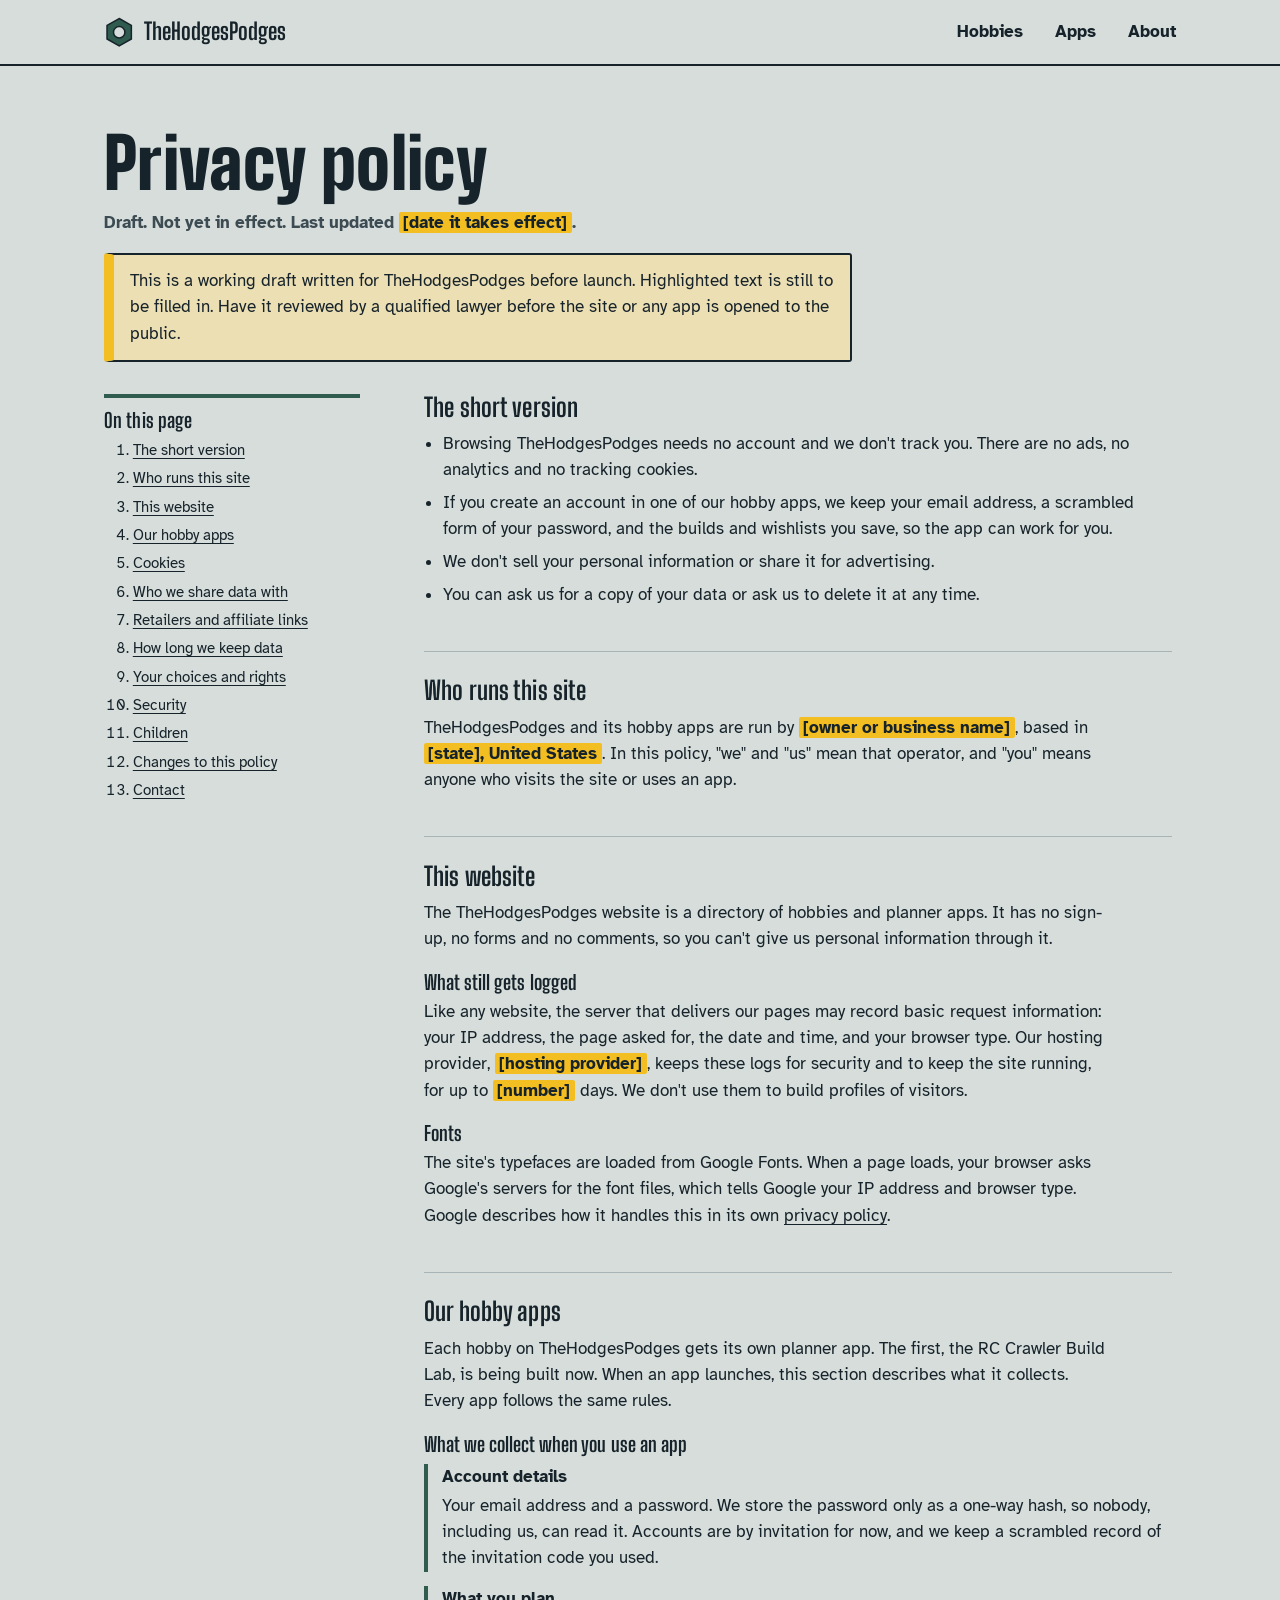
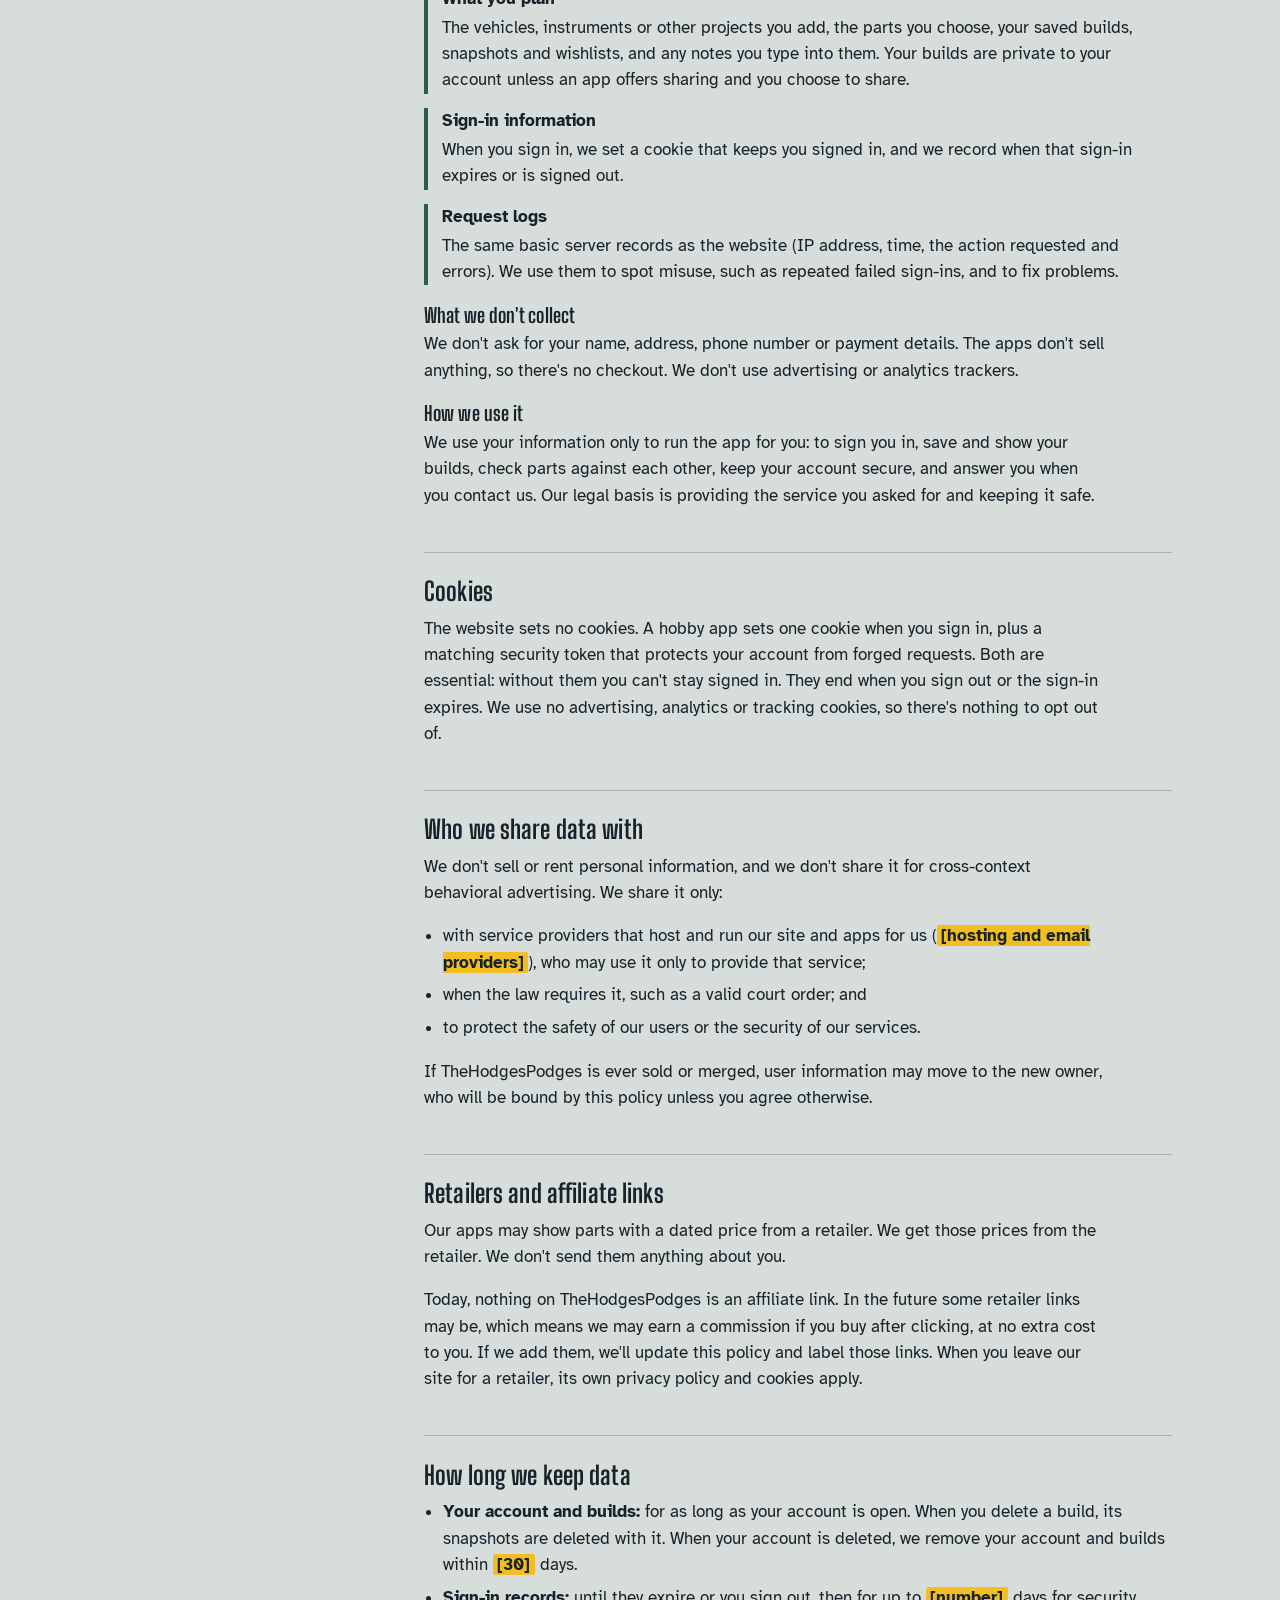
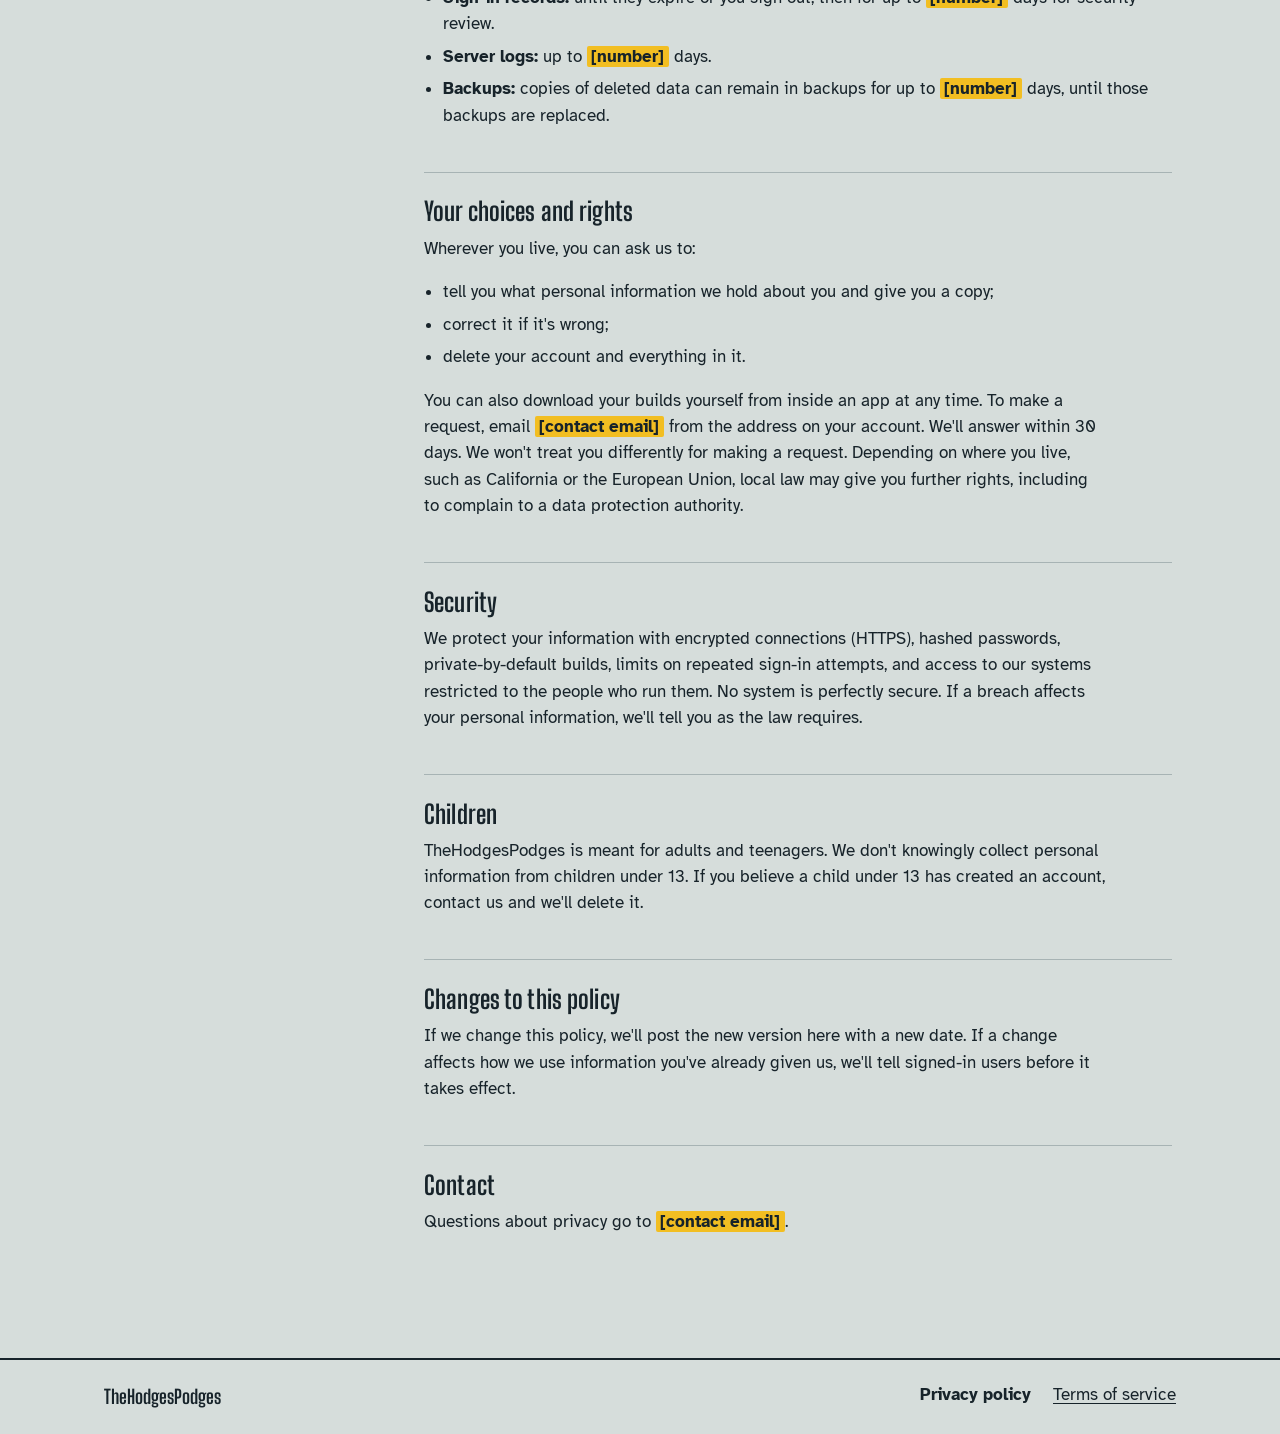
==== privacy.html @ 789c77e2 "Add draft privacy policy and terms of service pages Both pages are marked as drafts not yet in effec" ====
<!DOCTYPE html>
<html lang="en">
<head>
  <meta charset="utf-8">
  <meta name="viewport" content="width=device-width, initial-scale=1">
  <title>Privacy policy: TheHodgesPodges</title>
  <meta name="description" content="What TheHodgesPodges and its hobby planner apps collect, why, and the choices you have.">
  <link rel="icon" href="assets/favicon.svg" type="image/svg+xml">
  <link rel="preconnect" href="https://fonts.googleapis.com">
  <link rel="preconnect" href="https://fonts.gstatic.com" crossorigin>
  <link rel="stylesheet" href="https://fonts.googleapis.com/css2?family=Atkinson+Hyperlegible:ital,wght@0,400;0,700;1,400&family=Big+Shoulders+Display:wght@500;700;900&display=swap">
  <link rel="stylesheet" href="css/styles.css">
</head>
<body>
  <a class="skip" href="#main">Skip to content</a>

  <header class="site-header">
    <div class="wrap header-row">
      <a class="brand" href="index.html" aria-label="TheHodgesPodges home">
        <svg class="brand-mark" viewBox="0 0 40 40" aria-hidden="true">
          <polygon points="20,2 36,11 36,29 20,38 4,29 4,11" />
          <circle cx="20" cy="20" r="7.5" />
        </svg>
        <span>TheHodgesPodges</span>
      </a>
      <nav aria-label="Main">
        <ul class="nav">
          <li><a href="index.html#hobbies">Hobbies</a></li>
          <li><a href="index.html#apps">Apps</a></li>
          <li><a href="index.html#about">About</a></li>
        </ul>
      </nav>
    </div>
  </header>

  <main id="main" class="legal">
    <div class="wrap legal-grid">
      <header class="legal-head">
        <h1>Privacy policy</h1>
        <p class="legal-dates">Draft. Not yet in effect. Last updated <span class="fill-in">[date it takes effect]</span>.</p>
        <p class="draft-note">This is a working draft written for TheHodgesPodges before launch. Highlighted text is still to be filled in. Have it reviewed by a qualified lawyer before the site or any app is opened to the public.</p>
      </header>

      <nav class="legal-toc" aria-labelledby="toc-title">
        <h2 id="toc-title">On this page</h2>
        <ol>
          <li><a href="#short">The short version</a></li>
          <li><a href="#who">Who runs this site</a></li>
          <li><a href="#site">This website</a></li>
          <li><a href="#apps">Our hobby apps</a></li>
          <li><a href="#cookies">Cookies</a></li>
          <li><a href="#sharing">Who we share data with</a></li>
          <li><a href="#retailers">Retailers and affiliate links</a></li>
          <li><a href="#keeping">How long we keep data</a></li>
          <li><a href="#rights">Your choices and rights</a></li>
          <li><a href="#security">Security</a></li>
          <li><a href="#children">Children</a></li>
          <li><a href="#changes">Changes to this policy</a></li>
          <li><a href="#contact">Contact</a></li>
        </ol>
      </nav>

      <div class="legal-body">
        <section id="short">
          <h2>The short version</h2>
          <ul>
            <li>Browsing TheHodgesPodges needs no account and we don't track you. There are no ads, no analytics and no tracking cookies.</li>
            <li>If you create an account in one of our hobby apps, we keep your email address, a scrambled form of your password, and the builds and wishlists you save, so the app can work for you.</li>
            <li>We don't sell your personal information or share it for advertising.</li>
            <li>You can ask us for a copy of your data or ask us to delete it at any time.</li>
          </ul>
        </section>

        <section id="who">
          <h2>Who runs this site</h2>
          <p>TheHodgesPodges and its hobby apps are run by <span class="fill-in">[owner or business name]</span>, based in <span class="fill-in">[state], United States</span>. In this policy, "we" and "us" mean that operator, and "you" means anyone who visits the site or uses an app.</p>
        </section>

        <section id="site">
          <h2>This website</h2>
          <p>The TheHodgesPodges website is a directory of hobbies and planner apps. It has no sign-up, no forms and no comments, so you can't give us personal information through it.</p>
          <h3>What still gets logged</h3>
          <p>Like any website, the server that delivers our pages may record basic request information: your IP address, the page asked for, the date and time, and your browser type. Our hosting provider, <span class="fill-in">[hosting provider]</span>, keeps these logs for security and to keep the site running, for up to <span class="fill-in">[number]</span> days. We don't use them to build profiles of visitors.</p>
          <h3>Fonts</h3>
          <p>The site's typefaces are loaded from Google Fonts. When a page loads, your browser asks Google's servers for the font files, which tells Google your IP address and browser type. Google describes how it handles this in its own <a href="https://policies.google.com/privacy">privacy policy</a>.</p>
        </section>

        <section id="apps">
          <h2>Our hobby apps</h2>
          <p>Each hobby on TheHodgesPodges gets its own planner app. The first, the RC Crawler Build Lab, is being built now. When an app launches, this section describes what it collects. Every app follows the same rules.</p>
          <h3>What we collect when you use an app</h3>
          <dl class="legal-list">
            <div>
              <dt>Account details</dt>
              <dd>Your email address and a password. We store the password only as a one-way hash, so nobody, including us, can read it. Accounts are by invitation for now, and we keep a scrambled record of the invitation code you used.</dd>
            </div>
            <div>
              <dt>What you plan</dt>
              <dd>The vehicles, instruments or other projects you add, the parts you choose, your saved builds, snapshots and wishlists, and any notes you type into them. Your builds are private to your account unless an app offers sharing and you choose to share.</dd>
            </div>
            <div>
              <dt>Sign-in information</dt>
              <dd>When you sign in, we set a cookie that keeps you signed in, and we record when that sign-in expires or is signed out.</dd>
            </div>
            <div>
              <dt>Request logs</dt>
              <dd>The same basic server records as the website (IP address, time, the action requested and errors). We use them to spot misuse, such as repeated failed sign-ins, and to fix problems.</dd>
            </div>
          </dl>
          <h3>What we don't collect</h3>
          <p>We don't ask for your name, address, phone number or payment details. The apps don't sell anything, so there's no checkout. We don't use advertising or analytics trackers.</p>
          <h3>How we use it</h3>
          <p>We use your information only to run the app for you: to sign you in, save and show your builds, check parts against each other, keep your account secure, and answer you when you contact us. Our legal basis is providing the service you asked for and keeping it safe.</p>
        </section>

        <section id="cookies">
          <h2>Cookies</h2>
          <p>The website sets no cookies. A hobby app sets one cookie when you sign in, plus a matching security token that protects your account from forged requests. Both are essential: without them you can't stay signed in. They end when you sign out or the sign-in expires. We use no advertising, analytics or tracking cookies, so there's nothing to opt out of.</p>
        </section>

        <section id="sharing">
          <h2>Who we share data with</h2>
          <p>We don't sell or rent personal information, and we don't share it for cross-context behavioral advertising. We share it only:</p>
          <ul>
            <li>with service providers that host and run our site and apps for us (<span class="fill-in">[hosting and email providers]</span>), who may use it only to provide that service;</li>
            <li>when the law requires it, such as a valid court order; and</li>
            <li>to protect the safety of our users or the security of our services.</li>
          </ul>
          <p>If TheHodgesPodges is ever sold or merged, user information may move to the new owner, who will be bound by this policy unless you agree otherwise.</p>
        </section>

        <section id="retailers">
          <h2>Retailers and affiliate links</h2>
          <p>Our apps may show parts with a dated price from a retailer. We get those prices from the retailer. We don't send them anything about you.</p>
          <p>Today, nothing on TheHodgesPodges is an affiliate link. In the future some retailer links may be, which means we may earn a commission if you buy after clicking, at no extra cost to you. If we add them, we'll update this policy and label those links. When you leave our site for a retailer, its own privacy policy and cookies apply.</p>
        </section>

        <section id="keeping">
          <h2>How long we keep data</h2>
          <ul>
            <li><strong>Your account and builds:</strong> for as long as your account is open. When you delete a build, its snapshots are deleted with it. When your account is deleted, we remove your account and builds within <span class="fill-in">[30]</span> days.</li>
            <li><strong>Sign-in records:</strong> until they expire or you sign out, then for up to <span class="fill-in">[number]</span> days for security review.</li>
            <li><strong>Server logs:</strong> up to <span class="fill-in">[number]</span> days.</li>
            <li><strong>Backups:</strong> copies of deleted data can remain in backups for up to <span class="fill-in">[number]</span> days, until those backups are replaced.</li>
          </ul>
        </section>

        <section id="rights">
          <h2>Your choices and rights</h2>
          <p>Wherever you live, you can ask us to:</p>
          <ul>
            <li>tell you what personal information we hold about you and give you a copy;</li>
            <li>correct it if it's wrong;</li>
            <li>delete your account and everything in it.</li>
          </ul>
          <p>You can also download your builds yourself from inside an app at any time. To make a request, email <span class="fill-in">[contact email]</span> from the address on your account. We'll answer within 30 days. We won't treat you differently for making a request. Depending on where you live, such as California or the European Union, local law may give you further rights, including to complain to a data protection authority.</p>
        </section>

        <section id="security">
          <h2>Security</h2>
          <p>We protect your information with encrypted connections (HTTPS), hashed passwords, private-by-default builds, limits on repeated sign-in attempts, and access to our systems restricted to the people who run them. No system is perfectly secure. If a breach affects your personal information, we'll tell you as the law requires.</p>
        </section>

        <section id="children">
          <h2>Children</h2>
          <p>TheHodgesPodges is meant for adults and teenagers. We don't knowingly collect personal information from children under 13. If you believe a child under 13 has created an account, contact us and we'll delete it.</p>
        </section>

        <section id="changes">
          <h2>Changes to this policy</h2>
          <p>If we change this policy, we'll post the new version here with a new date. If a change affects how we use information you've already given us, we'll tell signed-in users before it takes effect.</p>
        </section>

        <section id="contact">
          <h2>Contact</h2>
          <p>Questions about privacy go to <span class="fill-in">[contact email]</span>.</p>
        </section>
      </div>
    </div>
  </main>

  <footer class="site-footer">
    <div class="wrap footer-row">
      <p>TheHodgesPodges</p>
      <ul class="footer-links">
        <li><a href="privacy.html" aria-current="page">Privacy policy</a></li>
        <li><a href="terms.html">Terms of service</a></li>
      </ul>
    </div>
  </footer>
</body>
</html>
---- css/styles.css ----
/* TheHodgesPodges
   Palette: a workshop wall, a hammer-tone green parts cabinet,
   manila label cards and one safety-yellow signal for "being built". */
:root {
  --wall: #d6dddb;
  --wall-deep: #c5cfcc;
  --machine: #2f5c4e;
  --machine-dark: #1d3d33;
  --drawer: #3f7262;
  --drawer-hi: #4f8473;
  --manila: #ecdfb4;
  --manila-edge: #cdbd8c;
  --ink: #17232a;
  --ink-soft: #3d4c52;
  --safety: #f2be22;
  --steel: #a7b3b4;
  --white: #fbfcfb;

  --font-display: "Big Shoulders Display", "Arial Narrow", "Roboto Condensed", sans-serif;
  --font-body: "Atkinson Hyperlegible", "Segoe UI", system-ui, sans-serif;

  --step-0: 1.0625rem;
  --step-1: 1.25rem;
  --step-2: 1.6rem;
  --step-3: 2.4rem;
  --step-4: clamp(3.4rem, 8.2vw, 6.6rem);

  --wrap: 72rem;
  --gutter: clamp(1.1rem, 4vw, 2.5rem);
}

*,
*::before,
*::after { box-sizing: border-box; }

html { scroll-behavior: smooth; }
@media (prefers-reduced-motion: reduce) {
  html { scroll-behavior: auto; }
  *, *::before, *::after { transition: none !important; animation: none !important; }
}

body {
  margin: 0;
  font-family: var(--font-body);
  font-size: var(--step-0);
  line-height: 1.55;
  color: var(--ink);
  background: var(--wall);
}

h1, h2, h3 {
  font-family: var(--font-display);
  line-height: 1.02;
  margin: 0;
  letter-spacing: 0.005em;
}
h2 { font-size: var(--step-3); font-weight: 700; }
h3 { font-size: var(--step-2); font-weight: 700; }
p { margin: 0 0 1em; max-width: 62ch; }

a { color: inherit; }
:focus-visible {
  outline: 3px solid var(--ink);
  outline-offset: 3px;
  border-radius: 2px;
}

.wrap {
  max-width: var(--wrap);
  margin: 0 auto;
  padding: 0 var(--gutter);
}

.skip {
  position: absolute;
  left: -999px;
  top: 0.5rem;
  background: var(--ink);
  color: var(--white);
  padding: 0.5rem 0.9rem;
  z-index: 10;
}
.skip:focus { left: 0.5rem; }

/* Header */
.site-header {
  border-bottom: 2px solid var(--ink);
  background: var(--wall);
}
.header-row {
  display: flex;
  align-items: center;
  justify-content: space-between;
  gap: 1rem;
  min-height: 4rem;
}
.brand {
  display: inline-flex;
  align-items: center;
  gap: 0.6rem;
  text-decoration: none;
  font-family: var(--font-display);
  font-weight: 700;
  font-size: 1.45rem;
}
.brand-mark { width: 1.9rem; height: 1.9rem; }
.brand-mark polygon { fill: var(--machine); stroke: var(--ink); stroke-width: 2; }
.brand-mark circle { fill: var(--wall); stroke: var(--ink); stroke-width: 2; }

.nav {
  list-style: none;
  display: flex;
  gap: clamp(0.9rem, 3vw, 2rem);
  margin: 0;
  padding: 0;
}
.nav a {
  text-decoration: none;
  font-weight: 700;
  padding: 0.3rem 0;
  border-bottom: 2px solid transparent;
}
.nav a:hover { border-bottom-color: var(--ink); }

/* Buttons and tags */
.btn {
  display: inline-block;
  font: inherit;
  font-weight: 700;
  text-decoration: none;
  padding: 0.75rem 1.2rem;
  border: 2px solid var(--ink);
  border-radius: 3px;
  cursor: pointer;
}
.btn-primary { background: var(--ink); color: var(--white); }
.btn-primary:hover { background: var(--machine-dark); border-color: var(--machine-dark); }
.btn-quiet { background: transparent; color: var(--ink); }
.btn-quiet:hover { background: var(--wall-deep); }

.tag {
  display: inline-block;
  font-size: 0.85rem;
  font-weight: 700;
  line-height: 1;
  padding: 0.4rem 0.6rem;
  border-radius: 2px;
  white-space: nowrap;
}
.tag-building { background: var(--safety); color: var(--ink); }
.tag-planned { background: transparent; color: var(--ink); box-shadow: inset 0 0 0 2px var(--ink-soft); }
.tag-live { background: var(--machine); color: var(--white); }

/* Hero */
.hero { padding: clamp(2.5rem, 6vw, 4.5rem) 0 2rem; }
.hero-grid {
  display: grid;
  grid-template-columns: minmax(0, 1fr) minmax(0, 1.05fr);
  gap: clamp(2rem, 5vw, 4rem);
  align-items: start;
}
.wordmark {
  font-size: var(--step-4);
  font-weight: 900;
  line-height: 0.88;
  letter-spacing: -0.01em;
  margin-bottom: 1.4rem;
  hyphens: manual;
}
.lede {
  font-size: var(--step-1);
  line-height: 1.45;
  max-width: 30ch;
}
.hero-note { color: var(--ink-soft); max-width: 40ch; }
.hero-actions { display: flex; flex-wrap: wrap; gap: 0.75rem; margin-top: 1.6rem; }

/* The parts cabinet */
.cabinet-area { scroll-margin-top: 1rem; }
.cabinet-title { font-size: var(--step-2); margin-bottom: 0.3rem; }
.cabinet-help { color: var(--ink-soft); margin-bottom: 1rem; }

.cabinet {
  position: relative;
  background:
    radial-gradient(circle at 20% 15%, rgba(255,255,255,0.07) 0 2px, transparent 3px) 0 0 / 14px 14px,
    radial-gradient(circle at 70% 60%, rgba(0,0,0,0.08) 0 2px, transparent 3px) 0 0 / 11px 11px,
    linear-gradient(170deg, var(--machine) 0%, var(--machine-dark) 100%);
  border: 3px solid var(--ink);
  border-radius: 6px;
  padding: 2.6rem 0.9rem 0.9rem;
  box-shadow: 0 10px 0 -4px var(--ink), 0 18px 30px -18px rgba(23, 35, 42, 0.6);
}
.cabinet-plate {
  position: absolute;
  top: 0.7rem;
  left: 50%;
  transform: translateX(-50%);
  font-family: var(--font-display);
  font-weight: 700;
  font-size: 0.85rem;
  letter-spacing: 0.08em;
  color: var(--ink);
  background: linear-gradient(180deg, #d7dedd, var(--steel));
  padding: 0.15rem 0.7rem;
  border-radius: 2px;
  border: 1px solid var(--ink);
  white-space: nowrap;
}

.drawers {
  list-style: none;
  margin: 0;
  padding: 0;
  display: grid;
  grid-template-columns: repeat(4, minmax(0, 1fr));
  gap: 0.5rem;
}
.drawer-slot {
  background: var(--machine-dark);
  border-radius: 3px;
  box-shadow: inset 0 3px 6px rgba(0, 0, 0, 0.45);
  min-height: 7.4rem;
  display: flex;
}

.drawer {
  position: relative;
  flex: 1;
  display: flex;
  flex-direction: column;
  align-items: center;
  justify-content: flex-start;
  gap: 0.45rem;
  padding: 0.8rem 0.6rem 1.7rem;
  font: inherit;
  color: var(--white);
  background: linear-gradient(180deg, var(--drawer-hi), var(--drawer) 55%);
  border: 2px solid var(--ink);
  border-radius: 3px;
  text-align: center;
}
button.drawer {
  cursor: pointer;
  transition: transform 220ms cubic-bezier(.2,.8,.3,1.2), box-shadow 220ms ease;
}
button.drawer:hover { background: linear-gradient(180deg, #5a9180, var(--drawer-hi) 55%); }
button.drawer.is-open {
  transform: translateY(0.55rem) scale(1.035);
  box-shadow: 0 -0.55rem 0 0 #12291f, 0 10px 16px -8px rgba(0, 0, 0, 0.7);
  z-index: 1;
}
.drawer-empty { opacity: 0.55; }

.drawer-label {
  display: flex;
  align-items: center;
  justify-content: center;
  width: 100%;
  min-height: 3rem;
  padding: 0.3rem 0.4rem;
  background: var(--manila);
  color: var(--ink);
  border: 3px solid var(--steel);
  border-top-width: 4px;
  border-radius: 2px;
  box-shadow: inset 0 0 0 1px var(--manila-edge);
}
.drawer-label-text {
  font-family: var(--font-display);
  font-weight: 700;
  font-size: 1.12rem;
  line-height: 1.05;
}
.drawer-status {
  font-size: 0.8rem;
  font-weight: 700;
  line-height: 1.1;
  background: rgba(18, 41, 31, 0.72);
  padding: 0.2rem 0.4rem;
  border-radius: 2px;
}
.drawer-building .drawer-status {
  color: var(--ink);
  background: var(--safety);
  padding: 0.2rem 0.4rem;
  border-radius: 2px;
}
.drawer-pull {
  position: absolute;
  bottom: 0.55rem;
  left: 50%;
  width: 2.4rem;
  height: 0.55rem;
  transform: translateX(-50%);
  background: linear-gradient(180deg, #e7ecec, var(--steel));
  border: 1.5px solid var(--ink);
  border-radius: 0 0 6px 6px;
}

.noscript {
  margin-top: 1rem;
  background: var(--manila);
  padding: 0.8rem 1rem;
  border: 2px solid var(--ink);
}

/* Selected drawer contents */
.drawer-detail-band { padding: 0 0 clamp(2.5rem, 6vw, 4rem); }
.drawer-detail {
  background: var(--manila);
  border: 2px solid var(--ink);
  border-radius: 3px;
  padding: 1.4rem clamp(1.1rem, 3vw, 2rem);
  min-height: 5rem;
}
.detail-empty { margin: 0; color: var(--ink-soft); }
.detail-head {
  display: flex;
  flex-wrap: wrap;
  align-items: center;
  gap: 0.75rem 1rem;
  margin-bottom: 0.8rem;
}
.detail-summary { font-size: var(--step-1); line-height: 1.45; }
.detail-examples {
  list-style: none;
  padding: 0;
  margin: 0 0 1.1rem;
  display: flex;
  flex-wrap: wrap;
  gap: 0.5rem;
}
.detail-examples li {
  background: var(--white);
  border: 1.5px solid var(--ink);
  border-radius: 2px;
  padding: 0.25rem 0.6rem;
  font-size: 0.95rem;
}
.detail-foot { margin: 0; color: var(--ink-soft); font-weight: 700; }

/* Apps */
.apps {
  background: var(--ink);
  color: var(--white);
  padding: clamp(3rem, 7vw, 5rem) 0;
  scroll-margin-top: 0;
}
.apps-grid {
  display: grid;
  grid-template-columns: minmax(0, 1fr) minmax(0, 1.6fr);
  grid-template-areas:
    "intro card"
    "next  card";
  gap: 1.5rem clamp(2rem, 5vw, 4rem);
  align-items: start;
}
.apps-intro { grid-area: intro; }
.apps-intro p { color: #c9d3d4; }
.app-card {
  grid-area: card;
  background: var(--wall);
  color: var(--ink);
  border-radius: 4px;
  padding: clamp(1.3rem, 3vw, 2.2rem);
  border-top: 10px solid var(--machine);
}
.app-card-head {
  display: flex;
  flex-wrap: wrap;
  align-items: center;
  justify-content: space-between;
  gap: 0.75rem;
  margin-bottom: 1rem;
}
.app-card h3 { font-size: var(--step-3); }
.app-summary { font-size: var(--step-1); line-height: 1.45; }
.app-features {
  margin: 0 0 1.2rem;
  padding-left: 1.2rem;
}
.app-features li { margin-bottom: 0.35rem; }
.app-features li::marker { color: var(--machine); }
.app-status {
  margin: 0;
  padding-top: 1rem;
  border-top: 2px dashed var(--steel);
  color: var(--ink-soft);
}

.next-up { grid-area: next; }
.next-up h3 { font-size: var(--step-1); margin-bottom: 0.7rem; }
.next-up ul { list-style: none; padding: 0; margin: 0; }
.next-up li {
  display: flex;
  justify-content: space-between;
  align-items: center;
  gap: 1rem;
  padding: 0.65rem 0;
  border-top: 1px solid #3c4a50;
}
.next-up a { color: var(--white); text-underline-offset: 3px; }
.next-up a:focus-visible { outline-color: var(--safety); }
.next-up-more { margin: 0.9rem 0 0; }
.next-up .tag-planned { color: var(--white); box-shadow: inset 0 0 0 2px var(--steel); }

/* About */
.about { padding: clamp(3rem, 7vw, 5rem) 0; }
.about-grid {
  display: grid;
  grid-template-columns: minmax(0, 1fr) minmax(0, 1.6fr);
  gap: 1.5rem clamp(2rem, 5vw, 4rem);
}
.about-body p { font-size: var(--step-1); line-height: 1.5; }
.promises { margin: 1.8rem 0 0; display: grid; gap: 1.1rem; }
.promises div {
  padding-left: 1rem;
  border-left: 4px solid var(--machine);
}
.promises dt {
  font-family: var(--font-display);
  font-weight: 700;
  font-size: var(--step-2);
  line-height: 1.1;
}
.promises dd { margin: 0.2rem 0 0; max-width: 52ch; color: var(--ink-soft); }

/* Footer */
.site-footer { border-top: 2px solid var(--ink); padding: 1.4rem 0; }
.footer-row {
  display: flex;
  flex-wrap: wrap;
  justify-content: space-between;
  gap: 0.5rem 2rem;
}
.footer-row p { margin: 0; }
.footer-row p:first-child { font-family: var(--font-display); font-weight: 700; font-size: 1.2rem; }

.footer-links {
  list-style: none;
  display: flex;
  flex-wrap: wrap;
  gap: 0.4rem 1.4rem;
  margin: 0;
  padding: 0;
}
.footer-links a { text-underline-offset: 3px; }
.footer-links a[aria-current="page"] { font-weight: 700; text-decoration: none; }

/* Privacy policy and terms of service */
.legal { padding: clamp(2.5rem, 6vw, 4rem) 0 clamp(3rem, 7vw, 5rem); }
.legal-grid {
  display: grid;
  grid-template-columns: minmax(12rem, 16rem) minmax(0, 1fr);
  grid-template-areas:
    "head head"
    "toc  body";
  gap: 2rem clamp(2rem, 5vw, 4rem);
  align-items: start;
}
.legal-head { grid-area: head; }
.legal-head h1 {
  font-size: clamp(2.8rem, 6vw, 4.4rem);
  font-weight: 900;
  line-height: 0.95;
  margin-bottom: 0.8rem;
}
.legal-dates { color: var(--ink-soft); font-weight: 700; }
.draft-note {
  background: var(--manila);
  border: 2px solid var(--ink);
  border-left: 10px solid var(--safety);
  border-radius: 3px;
  padding: 0.8rem 1rem;
  max-width: 68ch;
  margin: 0;
}
.fill-in {
  background: var(--safety);
  color: var(--ink);
  padding: 0 0.25em;
  border-radius: 2px;
  font-weight: 700;
}

.legal-toc {
  grid-area: toc;
  position: sticky;
  top: 1rem;
  border-top: 4px solid var(--machine);
  padding-top: 0.8rem;
}
.legal-toc h2 { font-size: var(--step-1); margin-bottom: 0.5rem; }
.legal-toc ol { margin: 0; padding-left: 1.8rem; }
.legal-toc li { margin-bottom: 0.3rem; font-size: 0.95rem; }
.legal-toc a { text-underline-offset: 3px; }

.legal-body { grid-area: body; max-width: 68ch; }
.legal-body section { scroll-margin-top: 1rem; padding-bottom: 1.6rem; margin-bottom: 1.6rem; border-bottom: 1px solid var(--steel); }
.legal-body section:last-child { border-bottom: 0; margin-bottom: 0; }
.legal-body h2 { font-size: var(--step-2); margin-bottom: 0.7rem; }
.legal-body h3 { font-size: var(--step-1); margin: 1.2rem 0 0.4rem; }
.legal-body ul { padding-left: 1.2rem; margin: 0 0 1em; }
.legal-body li { margin-bottom: 0.4rem; }
.legal-body a { text-underline-offset: 3px; }
.legal-list { margin: 0.6rem 0 1rem; display: grid; gap: 0.9rem; }
.legal-list div { padding-left: 0.9rem; border-left: 4px solid var(--machine); }
.legal-list dt { font-weight: 700; }
.legal-list dd { margin: 0.15rem 0 0; }

/* Narrow screens */
@media (max-width: 860px) {
  .hero-grid,
  .about-grid { grid-template-columns: 1fr; }
  .apps-grid {
    grid-template-columns: 1fr;
    grid-template-areas: "intro" "card" "next";
  }
  .lede { max-width: 40ch; }
  .legal-grid {
    grid-template-columns: 1fr;
    grid-template-areas: "head" "toc" "body";
  }
  .legal-toc { position: static; }
}
@media (max-width: 480px) {
  .nav { gap: 0.8rem; }
  .brand span { font-size: 1.2rem; }
  .drawers { grid-template-columns: repeat(3, minmax(0, 1fr)); gap: 0.45rem; }
  .header-row { flex-wrap: wrap; padding-top: 0.5rem; padding-bottom: 0.5rem; }
  .cabinet { padding: 2.4rem 0.55rem 0.55rem; }
  .drawer { padding: 0.55rem 0.3rem 1.6rem; }
  .drawer-label-text { font-size: 0.98rem; }
  .drawer-slot { min-height: 6.6rem; }
}
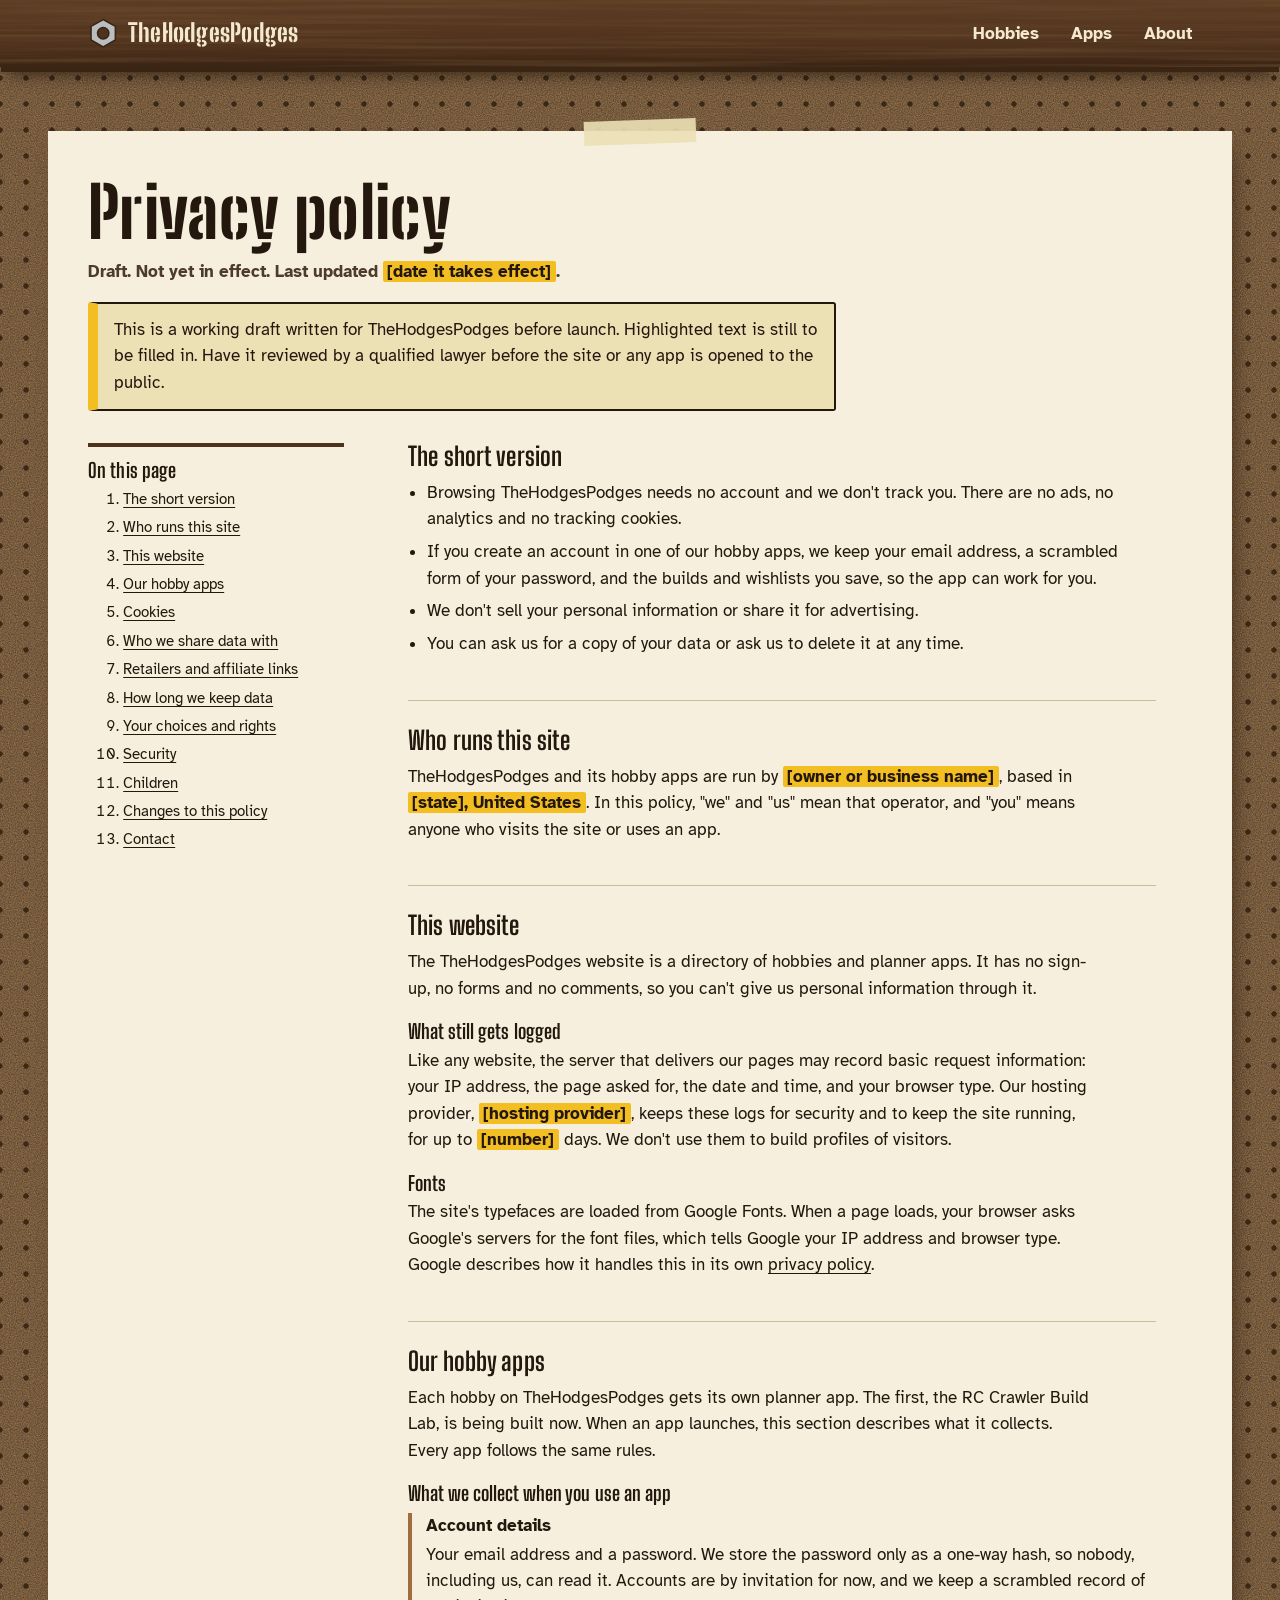
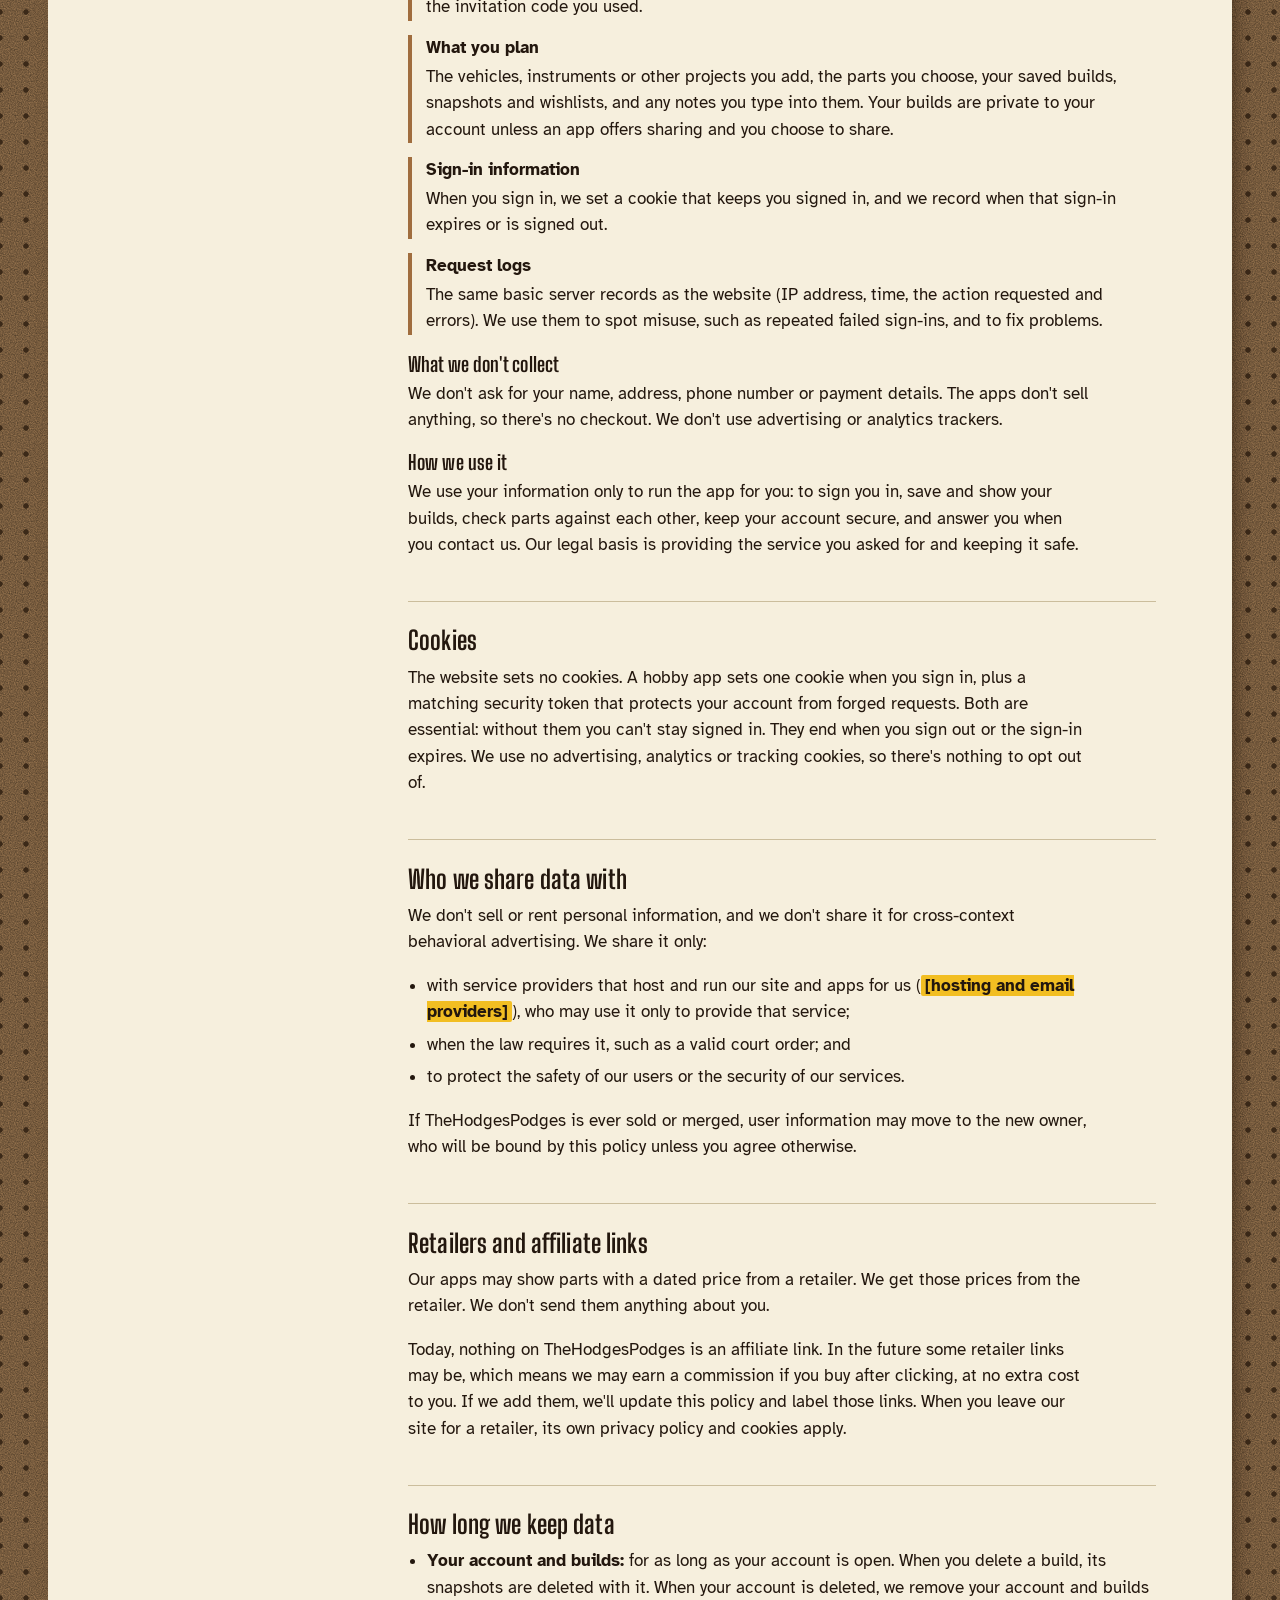
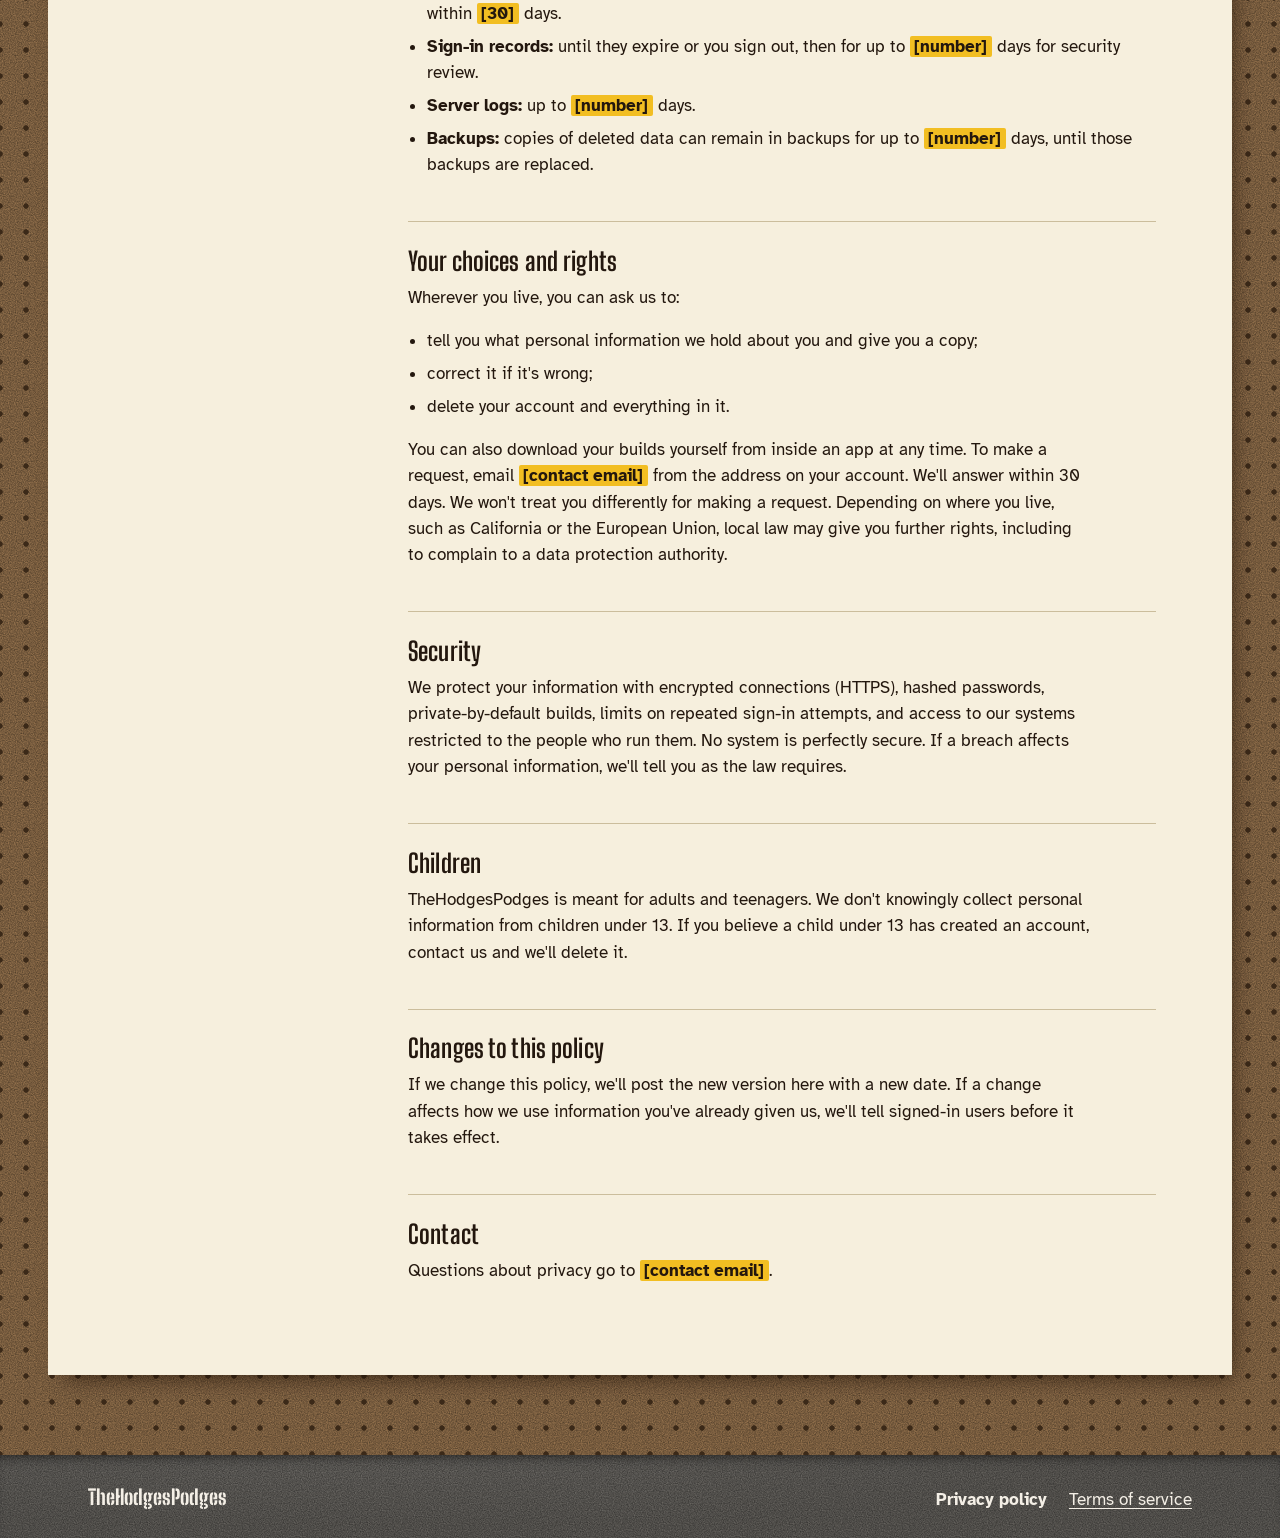
==== commit f40baa47: "Restyle the site as a garage workbench Pegboard wall with hung hand tools, a pine sign, an oak chest" ====
--- a/privacy.html
+++ b/privacy.html
@@ -8,7 +8,7 @@
   <link rel="icon" href="assets/favicon.svg" type="image/svg+xml">
   <link rel="preconnect" href="https://fonts.googleapis.com">
   <link rel="preconnect" href="https://fonts.gstatic.com" crossorigin>
-  <link rel="stylesheet" href="https://fonts.googleapis.com/css2?family=Atkinson+Hyperlegible:ital,wght@0,400;0,700;1,400&family=Big+Shoulders+Display:wght@500;700;900&display=swap">
+  <link rel="stylesheet" href="https://fonts.googleapis.com/css2?family=Atkinson+Hyperlegible:ital,wght@0,400;0,700;1,400&family=Big+Shoulders+Display:wght@500;700;900&family=Big+Shoulders+Stencil+Display:wght@800&family=Permanent+Marker&display=swap">
   <link rel="stylesheet" href="css/styles.css">
 </head>
 <body>
--- a/css/styles.css
+++ b/css/styles.css
@@ -1,32 +1,56 @@
-/* TheHodgesPodges
-   Palette: a workshop wall, a hammer-tone green parts cabinet,
-   manila label cards and one safety-yellow signal for "being built". */
+/* TheHodgesPodges: a garage workbench.
+   A pegboard wall of hand tools, an oak chest of drawers with masking-tape
+   labels, a maple butcher-block bench, a barn-board wall and a concrete floor.
+   Every texture is drawn here in CSS and SVG; there are no image files. */
 :root {
-  --wall: #d6dddb;
-  --wall-deep: #c5cfcc;
-  --machine: #2f5c4e;
-  --machine-dark: #1d3d33;
-  --drawer: #3f7262;
-  --drawer-hi: #4f8473;
-  --manila: #ecdfb4;
-  --manila-edge: #cdbd8c;
-  --ink: #17232a;
-  --ink-soft: #3d4c52;
+  /* Wood */
+  --walnut: #4f321d;
+  --walnut-deep: #3a2414;
+  --oak: #a06d3e;
+  --oak-face: #b98551;
+  --oak-light: #c99561;
+  --maple: #cfa36d;
+  --pine: #dcbd8f;
+  --cavity: #24160c;
+
+  /* Wall and shop */
+  --pegboard: #a47e55;
+  --peg-hole: #3b2918;
+  --barn: #3b281b;
+  --concrete: #6c6964;
+
+  /* Paper and tape */
+  --paper: #f6efdd;
+  --kraft: #d7b98a;
+  --tape: #ece0b5;
+  --felt: #2e4537;
+
+  /* Ink and signal */
+  --ink: #23170e;
+  --ink-soft: #4d3b2c;
+  --cream: #f4e9cf;
+  --cream-soft: #dccbab;
   --safety: #f2be22;
-  --steel: #a7b3b4;
-  --white: #fbfcfb;
+  --live: #2f5c4e;
 
   --font-display: "Big Shoulders Display", "Arial Narrow", "Roboto Condensed", sans-serif;
+  --font-stencil: "Big Shoulders Stencil Display", "Big Shoulders Display", "Arial Narrow", sans-serif;
+  --font-marker: "Permanent Marker", "Segoe Print", "Comic Sans MS", cursive;
   --font-body: "Atkinson Hyperlegible", "Segoe UI", system-ui, sans-serif;
 
   --step-0: 1.0625rem;
   --step-1: 1.25rem;
   --step-2: 1.6rem;
   --step-3: 2.4rem;
-  --step-4: clamp(3.4rem, 8.2vw, 6.6rem);
-
-  --wrap: 72rem;
+  --step-4: clamp(3.2rem, 7.6vw, 6.2rem);
+
+  --wrap: 74rem;
   --gutter: clamp(1.1rem, 4vw, 2.5rem);
+
+  /* Textures (SVG noise, tinted). Horizontal grain, vertical grain, fine grit. */
+  --grain-h: url("data:image/svg+xml,<svg xmlns='http://www.w3.org/2000/svg' width='1600' height='240'><filter id='g'><feTurbulence type='fractalNoise' baseFrequency='0.0028 0.2' numOctaves='3' seed='7' stitchTiles='stitch'/><feColorMatrix values='0 0 0 0 0.18 0 0 0 0 0.1 0 0 0 0 0.04 1.15 0 0 0 -0.5'/></filter><rect width='100%25' height='100%25' filter='url(%23g)'/></svg>");
+  --grain-v: url("data:image/svg+xml,<svg xmlns='http://www.w3.org/2000/svg' width='240' height='1600'><filter id='g'><feTurbulence type='fractalNoise' baseFrequency='0.2 0.0028' numOctaves='3' seed='11' stitchTiles='stitch'/><feColorMatrix values='0 0 0 0 0.12 0 0 0 0 0.07 0 0 0 0 0.03 1.2 0 0 0 -0.5'/></filter><rect width='100%25' height='100%25' filter='url(%23g)'/></svg>");
+  --grit: url("data:image/svg+xml,<svg xmlns='http://www.w3.org/2000/svg' width='220' height='220'><filter id='n'><feTurbulence type='fractalNoise' baseFrequency='0.85' numOctaves='2' seed='3' stitchTiles='stitch'/><feColorMatrix values='0 0 0 0 0 0 0 0 0 0 0 0 0 0 0 0 0 0 0.55 0'/></filter><rect width='100%25' height='100%25' filter='url(%23n)'/></svg>");
 }
 
 *,
@@ -45,7 +69,12 @@
   font-size: var(--step-0);
   line-height: 1.55;
   color: var(--ink);
-  background: var(--wall);
+  background-color: var(--pegboard);
+  background-image:
+    radial-gradient(circle, var(--peg-hole) 0 2.4px, transparent 3px),
+    var(--grit);
+  background-size: 26px 26px, 220px 220px;
+  background-position: 13px 13px, 0 0;
 }
 
 h1, h2, h3 {
@@ -61,7 +90,8 @@
 a { color: inherit; }
 :focus-visible {
   outline: 3px solid var(--ink);
-  outline-offset: 3px;
+  outline-offset: 2px;
+  box-shadow: 0 0 0 6px var(--safety);
   border-radius: 2px;
 }
 
@@ -76,36 +106,41 @@
   left: -999px;
   top: 0.5rem;
   background: var(--ink);
-  color: var(--white);
+  color: var(--cream);
   padding: 0.5rem 0.9rem;
   z-index: 10;
 }
 .skip:focus { left: 0.5rem; }
 
-/* Header */
+/* Header: a walnut shelf along the top of the wall */
 .site-header {
-  border-bottom: 2px solid var(--ink);
-  background: var(--wall);
+  position: relative;
+  z-index: 2;
+  color: var(--cream);
+  background-color: var(--walnut);
+  background-image: var(--grain-h), linear-gradient(180deg, #5d3c23, var(--walnut) 70%, var(--walnut-deep));
+  box-shadow: 0 6px 0 -1px var(--walnut-deep), 0 14px 18px -8px rgba(20, 10, 3, 0.75);
 }
 .header-row {
   display: flex;
   align-items: center;
   justify-content: space-between;
   gap: 1rem;
-  min-height: 4rem;
+  min-height: 4.2rem;
 }
 .brand {
   display: inline-flex;
   align-items: center;
   gap: 0.6rem;
   text-decoration: none;
-  font-family: var(--font-display);
-  font-weight: 700;
-  font-size: 1.45rem;
+  font-family: var(--font-stencil);
+  font-weight: 800;
+  font-size: 1.55rem;
+  letter-spacing: 0.01em;
 }
 .brand-mark { width: 1.9rem; height: 1.9rem; }
-.brand-mark polygon { fill: var(--machine); stroke: var(--ink); stroke-width: 2; }
-.brand-mark circle { fill: var(--wall); stroke: var(--ink); stroke-width: 2; }
+.brand-mark polygon { fill: #b9bfc0; stroke: var(--walnut-deep); stroke-width: 2; }
+.brand-mark circle { fill: var(--walnut); stroke: var(--walnut-deep); stroke-width: 2; }
 
 .nav {
   list-style: none;
@@ -120,7 +155,7 @@
   padding: 0.3rem 0;
   border-bottom: 2px solid transparent;
 }
-.nav a:hover { border-bottom-color: var(--ink); }
+.nav a:hover { border-bottom-color: var(--safety); }
 
 /* Buttons and tags */
 .btn {
@@ -129,14 +164,18 @@
   font-weight: 700;
   text-decoration: none;
   padding: 0.75rem 1.2rem;
-  border: 2px solid var(--ink);
-  border-radius: 3px;
+  border: 2px solid var(--walnut-deep);
+  border-radius: 4px;
   cursor: pointer;
 }
-.btn-primary { background: var(--ink); color: var(--white); }
-.btn-primary:hover { background: var(--machine-dark); border-color: var(--machine-dark); }
-.btn-quiet { background: transparent; color: var(--ink); }
-.btn-quiet:hover { background: var(--wall-deep); }
+.btn-primary {
+  background: var(--walnut);
+  color: var(--cream);
+  box-shadow: 0 3px 0 var(--walnut-deep);
+}
+.btn-primary:hover { background: var(--walnut-deep); }
+.btn-quiet { background: rgba(255, 248, 230, 0.35); color: var(--ink); }
+.btn-quiet:hover { background: rgba(255, 248, 230, 0.6); }
 
 .tag {
   display: inline-block;
@@ -149,64 +188,138 @@
 }
 .tag-building { background: var(--safety); color: var(--ink); }
 .tag-planned { background: transparent; color: var(--ink); box-shadow: inset 0 0 0 2px var(--ink-soft); }
-.tag-live { background: var(--machine); color: var(--white); }
-
-/* Hero */
-.hero { padding: clamp(2.5rem, 6vw, 4.5rem) 0 2rem; }
+.tag-live { background: var(--live); color: #fff; }
+
+/* Hero: the pegboard wall above the bench */
+.hero {
+  position: relative;
+  padding: 0;
+  box-shadow: inset 0 22px 26px -18px rgba(20, 10, 3, 0.55);
+}
+
+/* Tools hung on pegs */
+.tool-rail { overflow: hidden; }
+.tool-rail-inner {
+  display: flex;
+  align-items: flex-start;
+  justify-content: space-between;
+  gap: 1rem;
+  height: 11.5rem;
+  padding-top: 1.6rem;
+}
+.hang {
+  position: relative;
+  display: block;
+  flex: none;
+  filter: drop-shadow(5px 7px 3px rgba(25, 12, 2, 0.45));
+}
+.hang::before {
+  /* the peg hook the tool hangs from */
+  content: "";
+  position: absolute;
+  top: -0.85rem;
+  left: 50%;
+  width: 0.45rem;
+  height: 1.15rem;
+  transform: translateX(-50%);
+  border: 3px solid #5a5f61;
+  border-bottom: 0;
+  border-radius: 6px 6px 0 0;
+}
+.tool { display: block; height: 100%; width: auto; }
+.hang-saw { height: 4.6rem; transform: rotate(-3deg); margin-top: 0.3rem; }
+.hang-hammer { height: 8.8rem; transform: rotate(2deg); }
+.hang-wrench { height: 8rem; transform: rotate(-2deg); }
+.hang-pliers { height: 8.4rem; transform: rotate(3deg); }
+.hang-driver { height: 7.4rem; transform: rotate(-1deg); }
+.hang-square { height: 7rem; transform: rotate(1deg); }
+.hang-driver-2 { height: 6.6rem; transform: rotate(2deg); }
+
+.tool .steel { fill: #7d8587; }
+.tool .steel-light { fill: #aeb5b6; }
+.tool .steel-dark { fill: #4b5153; }
+.tool .wood { fill: #b47c45; }
+.tool .grip { fill: #b2362b; }
+.tool .grip-blue { fill: #2f5f8f; }
+.tool .rivet { fill: #dccb9c; }
+.tool .teeth { stroke: #aeb5b6; stroke-width: 6; stroke-dasharray: 3 3; }
+.tool .ticks { stroke: #4b5153; stroke-width: 3; stroke-dasharray: 1.5 7; }
+
 .hero-grid {
   display: grid;
-  grid-template-columns: minmax(0, 1fr) minmax(0, 1.05fr);
-  gap: clamp(2rem, 5vw, 4rem);
-  align-items: start;
+  grid-template-columns: minmax(0, 1fr) minmax(0, 1.12fr);
+  gap: clamp(2rem, 4.5vw, 3.5rem);
+  align-items: end;
+  padding-top: 1.5rem;
+}
+
+/* The sign: weathered pine boards screwed to the wall */
+.sign {
+  position: relative;
+  container-type: inline-size;
+  align-self: center;
+  margin-bottom: 3rem;
+  padding: clamp(1.4rem, 3vw, 2.2rem);
+  background-color: var(--pine);
+  background-image:
+    radial-gradient(circle at 1.1rem 1.1rem, #6f7476 0 4px, transparent 5px),
+    radial-gradient(circle at calc(100% - 1.1rem) 1.1rem, #6f7476 0 4px, transparent 5px),
+    radial-gradient(circle at 1.1rem calc(100% - 1.1rem), #6f7476 0 4px, transparent 5px),
+    radial-gradient(circle at calc(100% - 1.1rem) calc(100% - 1.1rem), #6f7476 0 4px, transparent 5px),
+    repeating-linear-gradient(180deg, transparent 0 calc(33.33% - 2px), rgba(60, 35, 15, 0.28) calc(33.33% - 2px) 33.33%),
+    linear-gradient(rgba(236, 214, 176, 0.42), rgba(236, 214, 176, 0.42)),
+    var(--grain-h);
+  background-size: auto, auto, auto, auto, auto, auto, 1600px 240px;
+  border-radius: 3px;
+  box-shadow: 0 2px 0 #a88456, 8px 12px 18px -6px rgba(25, 12, 2, 0.55);
 }
 .wordmark {
+  font-family: var(--font-stencil);
   font-size: var(--step-4);
-  font-weight: 900;
+  font-size: clamp(2.6rem, 19cqi, 6.2rem);
+  font-weight: 800;
   line-height: 0.88;
-  letter-spacing: -0.01em;
-  margin-bottom: 1.4rem;
-  hyphens: manual;
+  letter-spacing: 0;
+  color: #2b1a0e;
+  margin-bottom: 1.2rem;
 }
 .lede {
   font-size: var(--step-1);
   line-height: 1.45;
-  max-width: 30ch;
-}
-.hero-note { color: var(--ink-soft); max-width: 40ch; }
-.hero-actions { display: flex; flex-wrap: wrap; gap: 0.75rem; margin-top: 1.6rem; }
-
-/* The parts cabinet */
+  max-width: 32ch;
+}
+.hero-note { color: var(--ink-soft); max-width: 42ch; }
+.hero-actions { display: flex; flex-wrap: wrap; gap: 0.75rem; margin-top: 1.4rem; }
+
+/* The chest of drawers, standing on the bench */
 .cabinet-area { scroll-margin-top: 1rem; }
-.cabinet-title { font-size: var(--step-2); margin-bottom: 0.3rem; }
-.cabinet-help { color: var(--ink-soft); margin-bottom: 1rem; }
-
 .cabinet {
   position: relative;
-  background:
-    radial-gradient(circle at 20% 15%, rgba(255,255,255,0.07) 0 2px, transparent 3px) 0 0 / 14px 14px,
-    radial-gradient(circle at 70% 60%, rgba(0,0,0,0.08) 0 2px, transparent 3px) 0 0 / 11px 11px,
-    linear-gradient(170deg, var(--machine) 0%, var(--machine-dark) 100%);
-  border: 3px solid var(--ink);
-  border-radius: 6px;
-  padding: 2.6rem 0.9rem 0.9rem;
-  box-shadow: 0 10px 0 -4px var(--ink), 0 18px 30px -18px rgba(23, 35, 42, 0.6);
-}
-.cabinet-plate {
-  position: absolute;
-  top: 0.7rem;
-  left: 50%;
-  transform: translateX(-50%);
-  font-family: var(--font-display);
-  font-weight: 700;
-  font-size: 0.85rem;
-  letter-spacing: 0.08em;
-  color: var(--ink);
-  background: linear-gradient(180deg, #d7dedd, var(--steel));
-  padding: 0.15rem 0.7rem;
-  border-radius: 2px;
-  border: 1px solid var(--ink);
-  white-space: nowrap;
-}
+  padding: 0 0.85rem;
+  background-color: var(--oak);
+  background-image: var(--grain-v), linear-gradient(90deg, rgba(0,0,0,0.18), transparent 8%, transparent 92%, rgba(0,0,0,0.22));
+  border: 2px solid var(--walnut-deep);
+  border-bottom: 0;
+  border-radius: 5px 5px 0 0;
+  box-shadow: 10px 0 22px -10px rgba(25, 12, 2, 0.6);
+}
+.cabinet-crown {
+  margin: 0 -0.85rem 0.85rem;
+  padding: 0.85rem 1.1rem 0.8rem;
+  color: var(--cream);
+  background-color: var(--walnut);
+  background-image: var(--grain-h);
+  border-bottom: 3px solid var(--walnut-deep);
+  border-radius: 3px 3px 0 0;
+  box-shadow: 0 5px 8px -4px rgba(0, 0, 0, 0.5);
+}
+.cabinet-title {
+  font-family: var(--font-stencil);
+  font-weight: 800;
+  font-size: var(--step-3);
+  margin-bottom: 0.2rem;
+}
+.cabinet-help { margin: 0; color: var(--cream-soft); }
 
 .drawers {
   list-style: none;
@@ -214,14 +327,14 @@
   padding: 0;
   display: grid;
   grid-template-columns: repeat(4, minmax(0, 1fr));
-  gap: 0.5rem;
+  gap: 0.55rem;
 }
 .drawer-slot {
-  background: var(--machine-dark);
+  display: flex;
+  min-height: 7.2rem;
+  background: var(--cavity);
   border-radius: 3px;
-  box-shadow: inset 0 3px 6px rgba(0, 0, 0, 0.45);
-  min-height: 7.4rem;
-  display: flex;
+  box-shadow: inset 0 4px 8px rgba(0, 0, 0, 0.7);
 }
 
 .drawer {
@@ -231,121 +344,291 @@
   flex-direction: column;
   align-items: center;
   justify-content: flex-start;
-  gap: 0.45rem;
-  padding: 0.8rem 0.6rem 1.7rem;
+  gap: 0.5rem;
+  padding: 0.75rem 0.5rem 1.9rem;
   font: inherit;
-  color: var(--white);
-  background: linear-gradient(180deg, var(--drawer-hi), var(--drawer) 55%);
-  border: 2px solid var(--ink);
+  color: var(--ink);
+  text-align: center;
+  background-color: var(--oak-face);
+  background-image: var(--grain-h);
+  background-size: 1600px 240px;
+  border: 0;
   border-radius: 3px;
-  text-align: center;
-}
+  box-shadow:
+    inset 0 2px 0 rgba(255, 230, 190, 0.35),
+    inset 0 -3px 0 rgba(40, 20, 6, 0.35),
+    inset 3px 0 0 rgba(255, 230, 190, 0.15),
+    inset -3px 0 0 rgba(40, 20, 6, 0.25);
+}
+.drawer-slot:nth-child(3n + 2) .drawer { background-position: -180px -40px; }
+.drawer-slot:nth-child(3n) .drawer { background-position: -360px -90px; }
+.drawer-slot:nth-child(4n) .drawer { background-color: #b37f4c; }
+
 button.drawer {
   cursor: pointer;
-  transition: transform 220ms cubic-bezier(.2,.8,.3,1.2), box-shadow 220ms ease;
-}
-button.drawer:hover { background: linear-gradient(180deg, #5a9180, var(--drawer-hi) 55%); }
+  transition: transform 260ms cubic-bezier(.2, .8, .25, 1.15), box-shadow 260ms ease;
+}
+button.drawer:hover { background-color: var(--oak-light); }
+
+/* The drawer's sides show when it is pulled toward you */
+button.drawer::before {
+  content: "";
+  position: absolute;
+  left: 5%;
+  right: 5%;
+  top: -0.75rem;
+  height: 0.8rem;
+  background: linear-gradient(180deg, #5b3a20, #7a4f2b);
+  clip-path: polygon(6% 0, 94% 0, 100% 100%, 0 100%);
+  opacity: 0;
+  transition: opacity 200ms ease;
+}
 button.drawer.is-open {
-  transform: translateY(0.55rem) scale(1.035);
-  box-shadow: 0 -0.55rem 0 0 #12291f, 0 10px 16px -8px rgba(0, 0, 0, 0.7);
   z-index: 1;
-}
-.drawer-empty { opacity: 0.55; }
-
+  transform: translateY(0.6rem) scale(1.07);
+  box-shadow:
+    inset 0 2px 0 rgba(255, 230, 190, 0.35),
+    inset 0 -3px 0 rgba(40, 20, 6, 0.35),
+    0 14px 18px -8px rgba(10, 5, 0, 0.8);
+}
+button.drawer.is-open::before { opacity: 1; }
+button.drawer:focus-visible { z-index: 2; }
+
+.drawer-empty { background-color: #94653a; filter: saturate(0.85); }
+
+/* Masking-tape label, written in marker */
 .drawer-label {
   display: flex;
   align-items: center;
   justify-content: center;
-  width: 100%;
-  min-height: 3rem;
-  padding: 0.3rem 0.4rem;
-  background: var(--manila);
+  width: 92%;
+  min-height: 2.6rem;
+  padding: 0.3rem 0.45rem;
+  background: var(--tape);
   color: var(--ink);
-  border: 3px solid var(--steel);
-  border-top-width: 4px;
-  border-radius: 2px;
-  box-shadow: inset 0 0 0 1px var(--manila-edge);
-}
+  transform: rotate(-1.6deg);
+  box-shadow: 0 1px 2px rgba(40, 20, 6, 0.35);
+  clip-path: polygon(0 4%, 3% 0, 6% 6%, 9% 0, 91% 0, 94% 5%, 97% 0, 100% 6%, 100% 94%, 97% 100%, 94% 95%, 91% 100%, 9% 100%, 6% 95%, 3% 100%, 0 96%);
+}
+.drawer-slot:nth-child(even) .drawer-label { transform: rotate(1.2deg); }
 .drawer-label-text {
-  font-family: var(--font-display);
-  font-weight: 700;
-  font-size: 1.12rem;
-  line-height: 1.05;
-}
+  font-family: var(--font-marker);
+  font-size: 1rem;
+  line-height: 1.1;
+}
+.drawer-empty .drawer-label { visibility: hidden; }
+
 .drawer-status {
-  font-size: 0.8rem;
+  font-size: 0.78rem;
   font-weight: 700;
   line-height: 1.1;
-  background: rgba(18, 41, 31, 0.72);
-  padding: 0.2rem 0.4rem;
+  color: var(--cream);
+  background: var(--walnut-deep);
+  padding: 0.22rem 0.42rem;
   border-radius: 2px;
 }
-.drawer-building .drawer-status {
-  color: var(--ink);
-  background: var(--safety);
-  padding: 0.2rem 0.4rem;
-  border-radius: 2px;
-}
+.drawer-building .drawer-status { color: var(--ink); background: var(--safety); }
+
+/* Iron cup pull with two screws */
 .drawer-pull {
   position: absolute;
-  bottom: 0.55rem;
+  bottom: 0.5rem;
   left: 50%;
-  width: 2.4rem;
-  height: 0.55rem;
+  width: 2.7rem;
+  height: 0.85rem;
   transform: translateX(-50%);
-  background: linear-gradient(180deg, #e7ecec, var(--steel));
-  border: 1.5px solid var(--ink);
-  border-radius: 0 0 6px 6px;
+  background:
+    radial-gradient(circle at 0.35rem 0.3rem, #9aa0a1 0 1.6px, transparent 2.2px),
+    radial-gradient(circle at calc(100% - 0.35rem) 0.3rem, #9aa0a1 0 1.6px, transparent 2.2px),
+    linear-gradient(180deg, #5d6365, #2f3436);
+  border-radius: 3px 3px 1.4rem 1.4rem;
+  box-shadow: 0 2px 2px rgba(0, 0, 0, 0.5), inset 0 1px 0 rgba(255, 255, 255, 0.25);
+}
+
+.cabinet-base {
+  height: 1rem;
+  margin: 0.85rem -0.85rem 0;
+  background: linear-gradient(180deg, var(--walnut), var(--walnut-deep));
 }
 
 .noscript {
-  margin-top: 1rem;
-  background: var(--manila);
+  margin: 1rem 0;
+  background: var(--paper);
   padding: 0.8rem 1rem;
   border: 2px solid var(--ink);
 }
 
-/* Selected drawer contents */
-.drawer-detail-band { padding: 0 0 clamp(2.5rem, 6vw, 4rem); }
-.drawer-detail {
-  background: var(--manila);
-  border: 2px solid var(--ink);
-  border-radius: 3px;
-  padding: 1.4rem clamp(1.1rem, 3vw, 2rem);
-  min-height: 5rem;
-}
-.detail-empty { margin: 0; color: var(--ink-soft); }
+/* The bench: a maple butcher-block top */
+.bench {
+  position: relative;
+  padding-bottom: clamp(2.5rem, 6vw, 4rem);
+  background-color: var(--maple);
+  background-image:
+    var(--grain-h),
+    repeating-linear-gradient(180deg, #d4a971 0 58px, #c69a63 58px 60px, #cc9f69 60px 118px, #bf935d 118px 120px, #d8b07a 120px 170px, #c39760 170px 172px);
+  background-size: 1600px 240px, auto;
+  box-shadow: inset 0 18px 16px -14px rgba(40, 20, 6, 0.45);
+}
+.bench-edge {
+  height: 2.1rem;
+  background-image:
+    linear-gradient(180deg, rgba(255, 236, 200, 0.45) 0 3px, transparent 3px calc(100% - 6px), rgba(40, 20, 6, 0.45) calc(100% - 6px)),
+    repeating-linear-gradient(90deg, #c8955c 0 44px, #b98650 44px 46px, #d2a46b 46px 92px, #a87745 92px 94px, #c38f57 94px 132px, #b07e4a 132px 134px);
+  box-shadow: 0 8px 10px -6px rgba(40, 20, 6, 0.6);
+  margin-bottom: 2rem;
+}
+
+.drawer-detail { min-height: 6rem; }
+
+/* Nothing pulled yet: a scrap of paper on the bench */
+.bench-note {
+  display: inline-block;
+  margin: 0;
+  max-width: 34rem;
+  padding: 0.9rem 1.2rem;
+  font-family: var(--font-marker);
+  font-size: 1.15rem;
+  line-height: 1.35;
+  background: var(--paper);
+  transform: rotate(-1deg);
+  box-shadow: 3px 5px 10px -3px rgba(40, 20, 6, 0.5);
+}
+
+/* A pulled-out drawer, seen from above, sitting on the bench */
+.tray {
+  scroll-margin-top: 1rem;
+  position: relative;
+  padding: 1.1rem 1.1rem 0;
+  background-color: var(--oak);
+  background-image: var(--grain-h);
+  border-radius: 4px;
+  box-shadow:
+    inset 0 0 0 2px rgba(40, 20, 6, 0.5),
+    10px 16px 24px -10px rgba(40, 20, 6, 0.7);
+}
+.drawer-detail.is-pulled .tray { animation: pull-out 420ms cubic-bezier(.2, .8, .25, 1) both; }
+@keyframes pull-out {
+  from { transform: translateY(-2.5rem) scale(0.97); opacity: 0; }
+  to { transform: none; opacity: 1; }
+}
+
+.tray-liner {
+  display: grid;
+  grid-template-columns: minmax(0, 1.5fr) minmax(0, 1fr);
+  gap: 1.4rem;
+  align-items: start;
+  padding: clamp(1rem, 3vw, 1.8rem);
+  background-color: var(--felt);
+  background-image: var(--grit);
+  border-radius: 2px;
+  box-shadow: inset 0 6px 12px rgba(0, 0, 0, 0.55), inset 0 0 0 2px rgba(0, 0, 0, 0.35);
+}
+
+.project-card {
+  position: relative;
+  padding: 1.3rem clamp(1rem, 3vw, 1.6rem) 1.2rem;
+  background: var(--paper);
+  background-image: repeating-linear-gradient(180deg, transparent 0 1.55rem, rgba(70, 110, 160, 0.16) 1.55rem calc(1.55rem + 1px));
+  background-position: 0 0.4rem;
+  transform: rotate(-0.6deg);
+  box-shadow: 3px 6px 12px -4px rgba(0, 0, 0, 0.6);
+}
+.project-card::before {
+  content: "";
+  position: absolute;
+  top: -0.6rem;
+  left: 50%;
+  width: 5.5rem;
+  height: 1.3rem;
+  transform: translateX(-50%) rotate(2deg);
+  background: rgba(236, 224, 181, 0.88);
+}
 .detail-head {
   display: flex;
   flex-wrap: wrap;
   align-items: center;
-  gap: 0.75rem 1rem;
+  gap: 0.6rem 1rem;
   margin-bottom: 0.8rem;
 }
+.detail-title { font-size: var(--step-3); }
 .detail-summary { font-size: var(--step-1); line-height: 1.45; }
+.detail-foot { margin: 0; color: var(--ink-soft); font-weight: 700; }
+
+.parts-heading {
+  font-family: var(--font-marker);
+  font-weight: 400;
+  font-size: 1.15rem;
+  color: var(--cream);
+  margin-bottom: 0.7rem;
+}
 .detail-examples {
   list-style: none;
   padding: 0;
-  margin: 0 0 1.1rem;
+  margin: 0;
   display: flex;
   flex-wrap: wrap;
-  gap: 0.5rem;
-}
+  gap: 0.75rem 0.6rem;
+}
+/* Kraft parts tags with a reinforced hole */
 .detail-examples li {
-  background: var(--white);
-  border: 1.5px solid var(--ink);
-  border-radius: 2px;
-  padding: 0.25rem 0.6rem;
+  position: relative;
+  padding: 0.45rem 0.75rem 0.45rem 1.7rem;
   font-size: 0.95rem;
-}
-.detail-foot { margin: 0; color: var(--ink-soft); font-weight: 700; }
-
-/* Apps */
+  font-weight: 700;
+  color: var(--ink);
+  background: var(--kraft);
+  clip-path: polygon(0.7rem 0, 100% 0, 100% 100%, 0.7rem 100%, 0 50%);
+  filter: drop-shadow(0 2px 1px rgba(0, 0, 0, 0.4));
+}
+.detail-examples li::before {
+  content: "";
+  position: absolute;
+  left: 0.75rem;
+  top: 50%;
+  width: 0.5rem;
+  height: 0.5rem;
+  transform: translateY(-50%);
+  border-radius: 50%;
+  background: var(--felt);
+  box-shadow: 0 0 0 2px #efe3c4;
+}
+.detail-examples li:nth-child(odd) { transform: rotate(-1.5deg); }
+.detail-examples li:nth-child(even) { transform: rotate(1.2deg); }
+
+/* The drawer front, at the near edge of the tray */
+.tray-front {
+  position: relative;
+  display: flex;
+  align-items: center;
+  justify-content: center;
+  height: 3.6rem;
+  margin: 1.1rem -1.1rem 0;
+  background-color: var(--oak-face);
+  background-image: var(--grain-h);
+  border-radius: 0 0 4px 4px;
+  box-shadow: inset 0 3px 0 rgba(40, 20, 6, 0.35), inset 0 -3px 0 rgba(40, 20, 6, 0.35);
+}
+.tray-front .drawer-pull {
+  bottom: 0.55rem;
+  width: 4.2rem;
+  height: 1.15rem;
+}
+.tray-front .drawer-label {
+  width: auto;
+  min-height: 0;
+  margin-bottom: 1.2rem;
+  padding: 0.2rem 1rem;
+}
+
+/* Apps: a dark barn-board wall with the app on a clipboard */
 .apps {
-  background: var(--ink);
-  color: var(--white);
+  color: var(--cream);
   padding: clamp(3rem, 7vw, 5rem) 0;
-  scroll-margin-top: 0;
+  background-color: var(--barn);
+  background-image:
+    var(--grain-v),
+    repeating-linear-gradient(90deg, #3d2a1c 0 116px, #1e130b 116px 120px, #46301f 120px 236px, #1e130b 236px 240px, #382619 240px 352px, #1e130b 352px 356px);
+  background-size: 240px 1600px, auto;
 }
 .apps-grid {
   display: grid;
@@ -357,14 +640,40 @@
   align-items: start;
 }
 .apps-intro { grid-area: intro; }
-.apps-intro p { color: #c9d3d4; }
+.apps-intro h2 { font-family: var(--font-stencil); font-weight: 800; font-size: clamp(2.6rem, 5vw, 3.6rem); }
+.apps-intro p { color: var(--cream-soft); }
+
 .app-card {
   grid-area: card;
-  background: var(--wall);
+  position: relative;
+  margin-top: 1.2rem;
+  padding: clamp(1.8rem, 3vw, 2.4rem) clamp(1.3rem, 3vw, 2.2rem) clamp(1.3rem, 3vw, 2rem);
   color: var(--ink);
-  border-radius: 4px;
-  padding: clamp(1.3rem, 3vw, 2.2rem);
-  border-top: 10px solid var(--machine);
+  background: var(--paper);
+  border-radius: 2px;
+  box-shadow: 0 0 0 14px #7b4f2b, 0 0 0 16px #4f321d, 14px 22px 30px -10px rgba(0, 0, 0, 0.7);
+}
+.clip {
+  position: absolute;
+  top: -1.9rem;
+  left: 50%;
+  width: 8rem;
+  height: 2.6rem;
+  transform: translateX(-50%);
+  background: linear-gradient(180deg, #d5d9da, #8d9496 60%, #6c7375);
+  border-radius: 10px 10px 4px 4px;
+  box-shadow: 0 3px 4px rgba(0, 0, 0, 0.5), inset 0 1px 0 rgba(255, 255, 255, 0.6);
+}
+.clip::after {
+  content: "";
+  position: absolute;
+  left: 50%;
+  top: 0.45rem;
+  width: 2.6rem;
+  height: 0.75rem;
+  transform: translateX(-50%);
+  border-radius: 1rem;
+  background: #4b5153;
 }
 .app-card-head {
   display: flex;
@@ -376,47 +685,101 @@
 }
 .app-card h3 { font-size: var(--step-3); }
 .app-summary { font-size: var(--step-1); line-height: 1.45; }
-.app-features {
-  margin: 0 0 1.2rem;
-  padding-left: 1.2rem;
-}
+.app-features { margin: 0 0 1.2rem; padding-left: 1.3rem; }
 .app-features li { margin-bottom: 0.35rem; }
-.app-features li::marker { color: var(--machine); }
+.app-features li::marker { content: "\2714\FE0E  "; color: var(--live); font-size: 0.85em; }
 .app-status {
   margin: 0;
   padding-top: 1rem;
-  border-top: 2px dashed var(--steel);
+  border-top: 2px dashed #b9a985;
   color: var(--ink-soft);
 }
 
+/* Next up: strips of masking tape on the boards */
 .next-up { grid-area: next; }
-.next-up h3 { font-size: var(--step-1); margin-bottom: 0.7rem; }
-.next-up ul { list-style: none; padding: 0; margin: 0; }
+.next-up h3 { font-size: var(--step-1); margin-bottom: 0.8rem; }
+.next-up ul { list-style: none; padding: 0; margin: 0; display: grid; gap: 0.6rem; }
 .next-up li {
+  position: relative;
+  isolation: isolate;
   display: flex;
   justify-content: space-between;
   align-items: center;
   gap: 1rem;
-  padding: 0.65rem 0;
-  border-top: 1px solid #3c4a50;
-}
-.next-up a { color: var(--white); text-underline-offset: 3px; }
-.next-up a:focus-visible { outline-color: var(--safety); }
-.next-up-more { margin: 0.9rem 0 0; }
-.next-up .tag-planned { color: var(--white); box-shadow: inset 0 0 0 2px var(--steel); }
-
-/* About */
+  padding: 0.6rem 0.85rem;
+  color: var(--ink);
+  font-weight: 700;
+}
+.next-up li::before {
+  /* the tape strip, kept on its own layer so focus rings are not clipped */
+  content: "";
+  position: absolute;
+  inset: 0;
+  z-index: -1;
+  background: var(--tape);
+  clip-path: polygon(0 6%, 2% 0, 4% 8%, 6% 0, 94% 0, 96% 8%, 98% 0, 100% 6%, 100% 94%, 98% 100%, 96% 92%, 94% 100%, 6% 100%, 4% 92%, 2% 100%, 0 94%);
+}
+.next-up li:nth-child(odd) { transform: rotate(-0.8deg); }
+.next-up li:nth-child(even) { transform: rotate(0.6deg); }
+.next-up li a { color: var(--ink); text-underline-offset: 3px; }
+.next-up-more { margin: 1rem 0 0; }
+.next-up-more a { color: var(--cream); text-underline-offset: 3px; }
+
+/* About: shop rules pinned to the pegboard */
 .about { padding: clamp(3rem, 7vw, 5rem) 0; }
-.about-grid {
+.shop-rules {
+  position: relative;
   display: grid;
-  grid-template-columns: minmax(0, 1fr) minmax(0, 1.6fr);
+  grid-template-columns: minmax(0, 0.8fr) minmax(0, 1.6fr);
   gap: 1.5rem clamp(2rem, 5vw, 4rem);
+  padding: clamp(1.6rem, 4vw, 3rem);
+  background: var(--paper);
+  box-shadow: 8px 12px 20px -8px rgba(25, 12, 2, 0.6);
+  transform: rotate(-0.3deg);
+}
+.shop-rules::before,
+.shop-rules::after {
+  content: "";
+  position: absolute;
+  top: -0.7rem;
+  width: 6rem;
+  height: 1.5rem;
+  background: rgba(236, 224, 181, 0.9);
+}
+.shop-rules::before { left: 1.5rem; transform: rotate(-4deg); }
+.shop-rules::after { right: 1.5rem; transform: rotate(3deg); }
+.shop-rules h2 {
+  font-family: var(--font-stencil);
+  font-weight: 800;
+  font-size: clamp(2.4rem, 5vw, 3.4rem);
+  color: #8e2a1f;
 }
 .about-body p { font-size: var(--step-1); line-height: 1.5; }
-.promises { margin: 1.8rem 0 0; display: grid; gap: 1.1rem; }
+.promises { margin: 1.6rem 0 0; display: grid; gap: 1.1rem; }
 .promises div {
-  padding-left: 1rem;
-  border-left: 4px solid var(--machine);
+  position: relative;
+  padding-left: 2.2rem;
+}
+.promises div::before {
+  content: "";
+  position: absolute;
+  left: 0;
+  top: 0.2rem;
+  width: 1.3rem;
+  height: 1.3rem;
+  border: 2.5px solid var(--ink);
+  border-radius: 2px;
+}
+.promises div::after {
+  content: "";
+  position: absolute;
+  left: 0.42rem;
+  top: 0.1rem;
+  width: 0.5rem;
+  height: 1rem;
+  border: solid var(--live);
+  border-width: 0 4px 4px 0;
+  transform: rotate(40deg);
 }
 .promises dt {
   font-family: var(--font-display);
@@ -426,17 +789,24 @@
 }
 .promises dd { margin: 0.2rem 0 0; max-width: 52ch; color: var(--ink-soft); }
 
-/* Footer */
-.site-footer { border-top: 2px solid var(--ink); padding: 1.4rem 0; }
+/* Footer: the concrete floor */
+.site-footer {
+  color: #f4efe6;
+  padding: 1.6rem 0;
+  background-color: var(--concrete);
+  background-image: var(--grit), radial-gradient(ellipse at 30% 0%, rgba(255, 255, 255, 0.08), transparent 60%);
+  background-size: 220px 220px, auto;
+  box-shadow: inset 0 10px 14px -10px rgba(0, 0, 0, 0.7);
+}
 .footer-row {
   display: flex;
   flex-wrap: wrap;
   justify-content: space-between;
+  align-items: baseline;
   gap: 0.5rem 2rem;
 }
 .footer-row p { margin: 0; }
-.footer-row p:first-child { font-family: var(--font-display); font-weight: 700; font-size: 1.2rem; }
-
+.footer-row p:first-child { font-family: var(--font-stencil); font-weight: 800; font-size: 1.3rem; }
 .footer-links {
   list-style: none;
   display: flex;
@@ -448,9 +818,10 @@
 .footer-links a { text-underline-offset: 3px; }
 .footer-links a[aria-current="page"] { font-weight: 700; text-decoration: none; }
 
-/* Privacy policy and terms of service */
+/* Privacy policy and terms of service: a long sheet pinned to the wall */
 .legal { padding: clamp(2.5rem, 6vw, 4rem) 0 clamp(3rem, 7vw, 5rem); }
 .legal-grid {
+  position: relative;
   display: grid;
   grid-template-columns: minmax(12rem, 16rem) minmax(0, 1fr);
   grid-template-areas:
@@ -458,17 +829,37 @@
     "toc  body";
   gap: 2rem clamp(2rem, 5vw, 4rem);
   align-items: start;
+  max-width: none;
+  margin-left: max(var(--gutter), calc((100% - var(--wrap)) / 2));
+  margin-right: max(var(--gutter), calc((100% - var(--wrap)) / 2));
+  padding-left: clamp(1.1rem, 4vw, 2.5rem);
+  padding-right: clamp(1.1rem, 4vw, 2.5rem);
+  padding-top: clamp(1.6rem, 4vw, 3rem);
+  padding-bottom: clamp(1.6rem, 4vw, 3rem);
+  background: var(--paper);
+  box-shadow: 8px 12px 20px -8px rgba(25, 12, 2, 0.6);
+}
+.legal-grid::before {
+  content: "";
+  position: absolute;
+  top: -0.7rem;
+  left: 50%;
+  width: 7rem;
+  height: 1.5rem;
+  transform: translateX(-50%) rotate(-2deg);
+  background: rgba(236, 224, 181, 0.9);
 }
 .legal-head { grid-area: head; }
 .legal-head h1 {
+  font-family: var(--font-stencil);
   font-size: clamp(2.8rem, 6vw, 4.4rem);
-  font-weight: 900;
+  font-weight: 800;
   line-height: 0.95;
   margin-bottom: 0.8rem;
 }
 .legal-dates { color: var(--ink-soft); font-weight: 700; }
 .draft-note {
-  background: var(--manila);
+  background: var(--tape);
   border: 2px solid var(--ink);
   border-left: 10px solid var(--safety);
   border-radius: 3px;
@@ -488,16 +879,16 @@
   grid-area: toc;
   position: sticky;
   top: 1rem;
-  border-top: 4px solid var(--machine);
+  border-top: 4px solid var(--walnut);
   padding-top: 0.8rem;
 }
 .legal-toc h2 { font-size: var(--step-1); margin-bottom: 0.5rem; }
-.legal-toc ol { margin: 0; padding-left: 1.8rem; }
+.legal-toc ol { margin: 0; padding-left: 2.2rem; }
 .legal-toc li { margin-bottom: 0.3rem; font-size: 0.95rem; }
 .legal-toc a { text-underline-offset: 3px; }
 
 .legal-body { grid-area: body; max-width: 68ch; }
-.legal-body section { scroll-margin-top: 1rem; padding-bottom: 1.6rem; margin-bottom: 1.6rem; border-bottom: 1px solid var(--steel); }
+.legal-body section { scroll-margin-top: 1rem; padding-bottom: 1.6rem; margin-bottom: 1.6rem; border-bottom: 1px solid #cbbd9c; }
 .legal-body section:last-child { border-bottom: 0; margin-bottom: 0; }
 .legal-body h2 { font-size: var(--step-2); margin-bottom: 0.7rem; }
 .legal-body h3 { font-size: var(--step-1); margin: 1.2rem 0 0.4rem; }
@@ -505,18 +896,24 @@
 .legal-body li { margin-bottom: 0.4rem; }
 .legal-body a { text-underline-offset: 3px; }
 .legal-list { margin: 0.6rem 0 1rem; display: grid; gap: 0.9rem; }
-.legal-list div { padding-left: 0.9rem; border-left: 4px solid var(--machine); }
+.legal-list div { padding-left: 0.9rem; border-left: 4px solid var(--oak); }
 .legal-list dt { font-weight: 700; }
 .legal-list dd { margin: 0.15rem 0 0; }
 
 /* Narrow screens */
+@media (max-width: 960px) {
+  .hang-square, .hang-driver-2 { display: none; }
+}
 @media (max-width: 860px) {
-  .hero-grid,
-  .about-grid { grid-template-columns: 1fr; }
+  .hero-grid { grid-template-columns: 1fr; }
+  .sign { margin-bottom: 0.5rem; }
+  .shop-rules { grid-template-columns: 1fr; }
+  .tray-liner { grid-template-columns: 1fr; }
   .apps-grid {
     grid-template-columns: 1fr;
     grid-template-areas: "intro" "card" "next";
   }
+  .app-card { margin-top: 2rem; }
   .lede { max-width: 40ch; }
   .legal-grid {
     grid-template-columns: 1fr;
@@ -524,13 +921,26 @@
   }
   .legal-toc { position: static; }
 }
+@media (max-width: 600px) {
+  .tool-rail-inner { height: 8.4rem; padding-top: 1.4rem; }
+  .hang-saw { height: 3.4rem; }
+  .hang-hammer { height: 6.4rem; }
+  .hang-wrench { height: 5.8rem; }
+  .hang-pliers { height: 6.1rem; }
+  .hang-driver { height: 5.4rem; }
+}
 @media (max-width: 480px) {
   .nav { gap: 0.8rem; }
-  .brand span { font-size: 1.2rem; }
+  .brand { font-size: 1.3rem; }
+  .header-row { flex-wrap: wrap; padding-top: 0.5rem; padding-bottom: 0.5rem; }
   .drawers { grid-template-columns: repeat(3, minmax(0, 1fr)); gap: 0.45rem; }
-  .header-row { flex-wrap: wrap; padding-top: 0.5rem; padding-bottom: 0.5rem; }
-  .cabinet { padding: 2.4rem 0.55rem 0.55rem; }
-  .drawer { padding: 0.55rem 0.3rem 1.6rem; }
-  .drawer-label-text { font-size: 0.98rem; }
+  .cabinet { padding: 0 0.5rem; }
+  .cabinet-crown { margin: 0 -0.5rem 0.6rem; }
+  .cabinet-base { margin: 0.6rem -0.5rem 0; }
+  .drawer { padding: 0.55rem 0.3rem 1.7rem; }
+  .drawer-label-text { font-size: 0.9rem; }
   .drawer-slot { min-height: 6.6rem; }
-}
+  .tray { padding: 0.7rem 0.7rem 0; }
+  .tray-front { margin: 0.7rem -0.7rem 0; }
+  .app-card { box-shadow: 0 0 0 10px #7b4f2b, 0 0 0 12px #4f321d, 10px 16px 24px -10px rgba(0, 0, 0, 0.7); }
+}
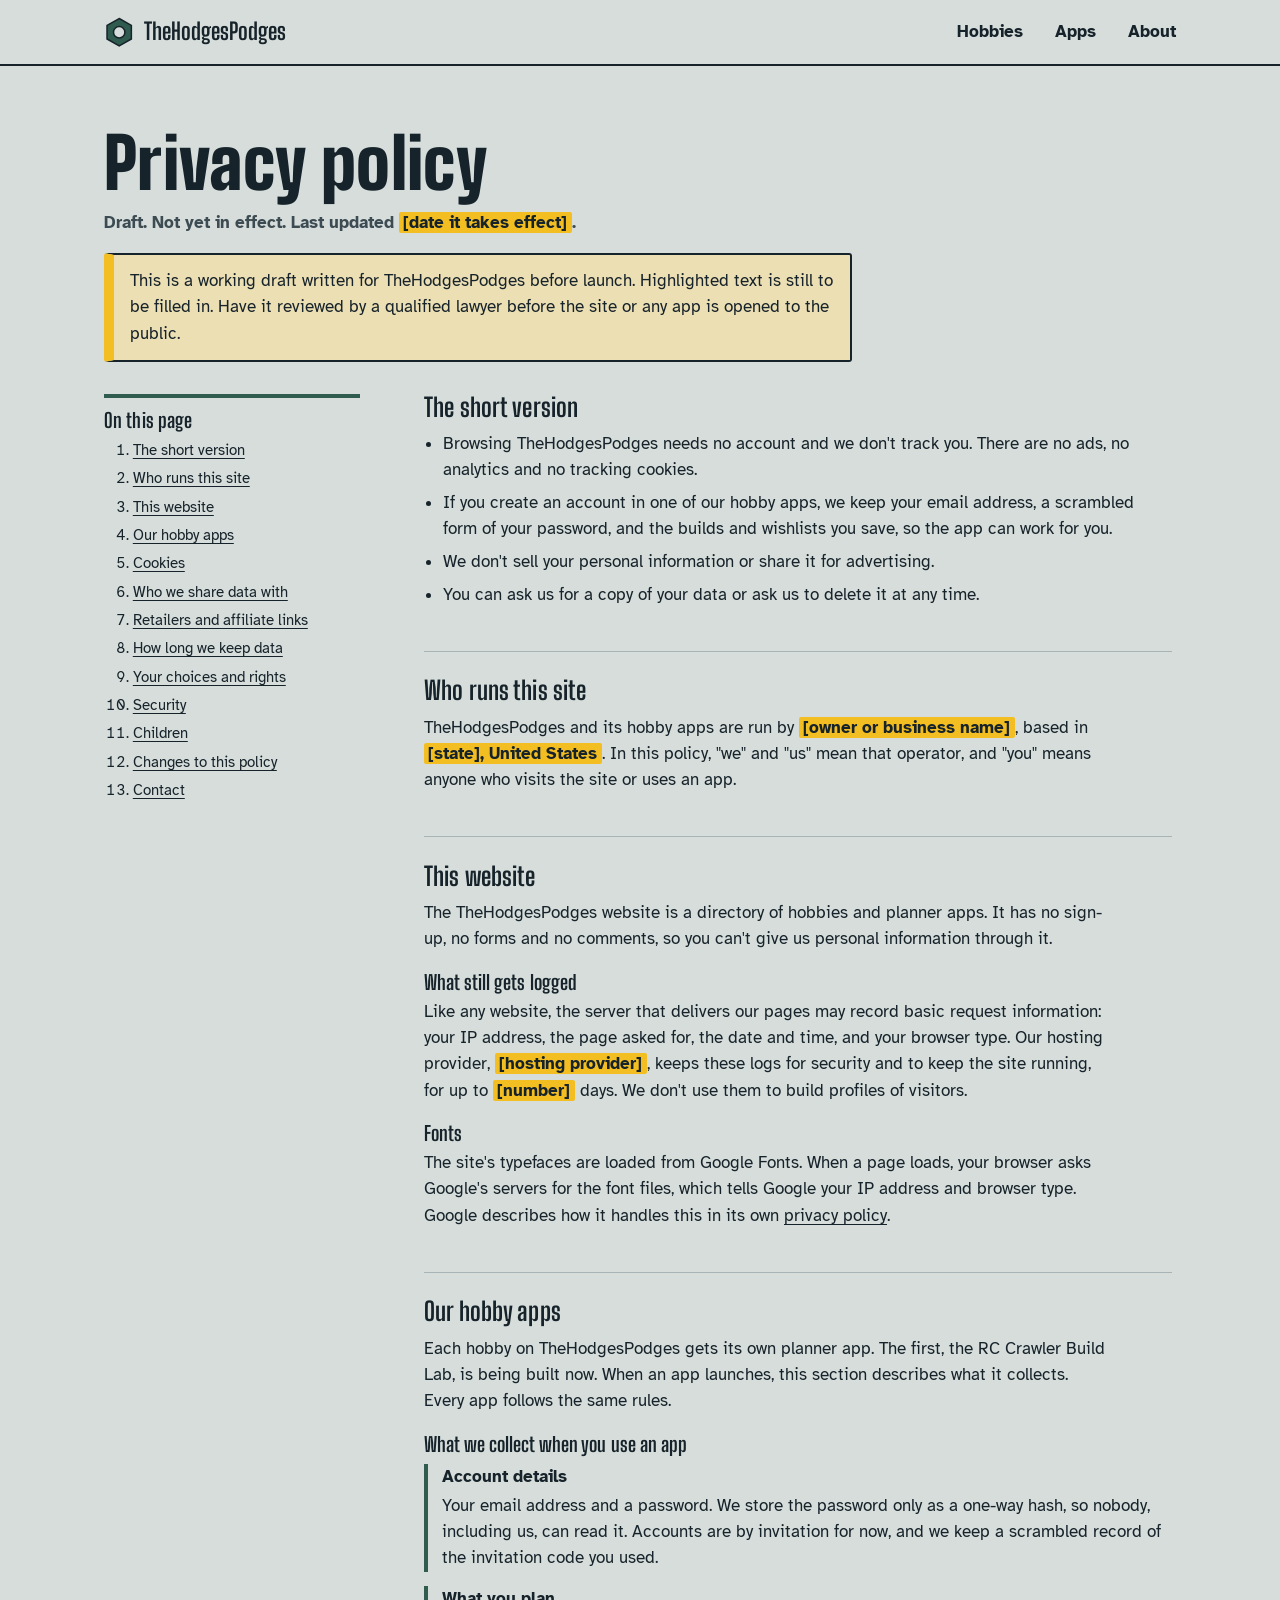
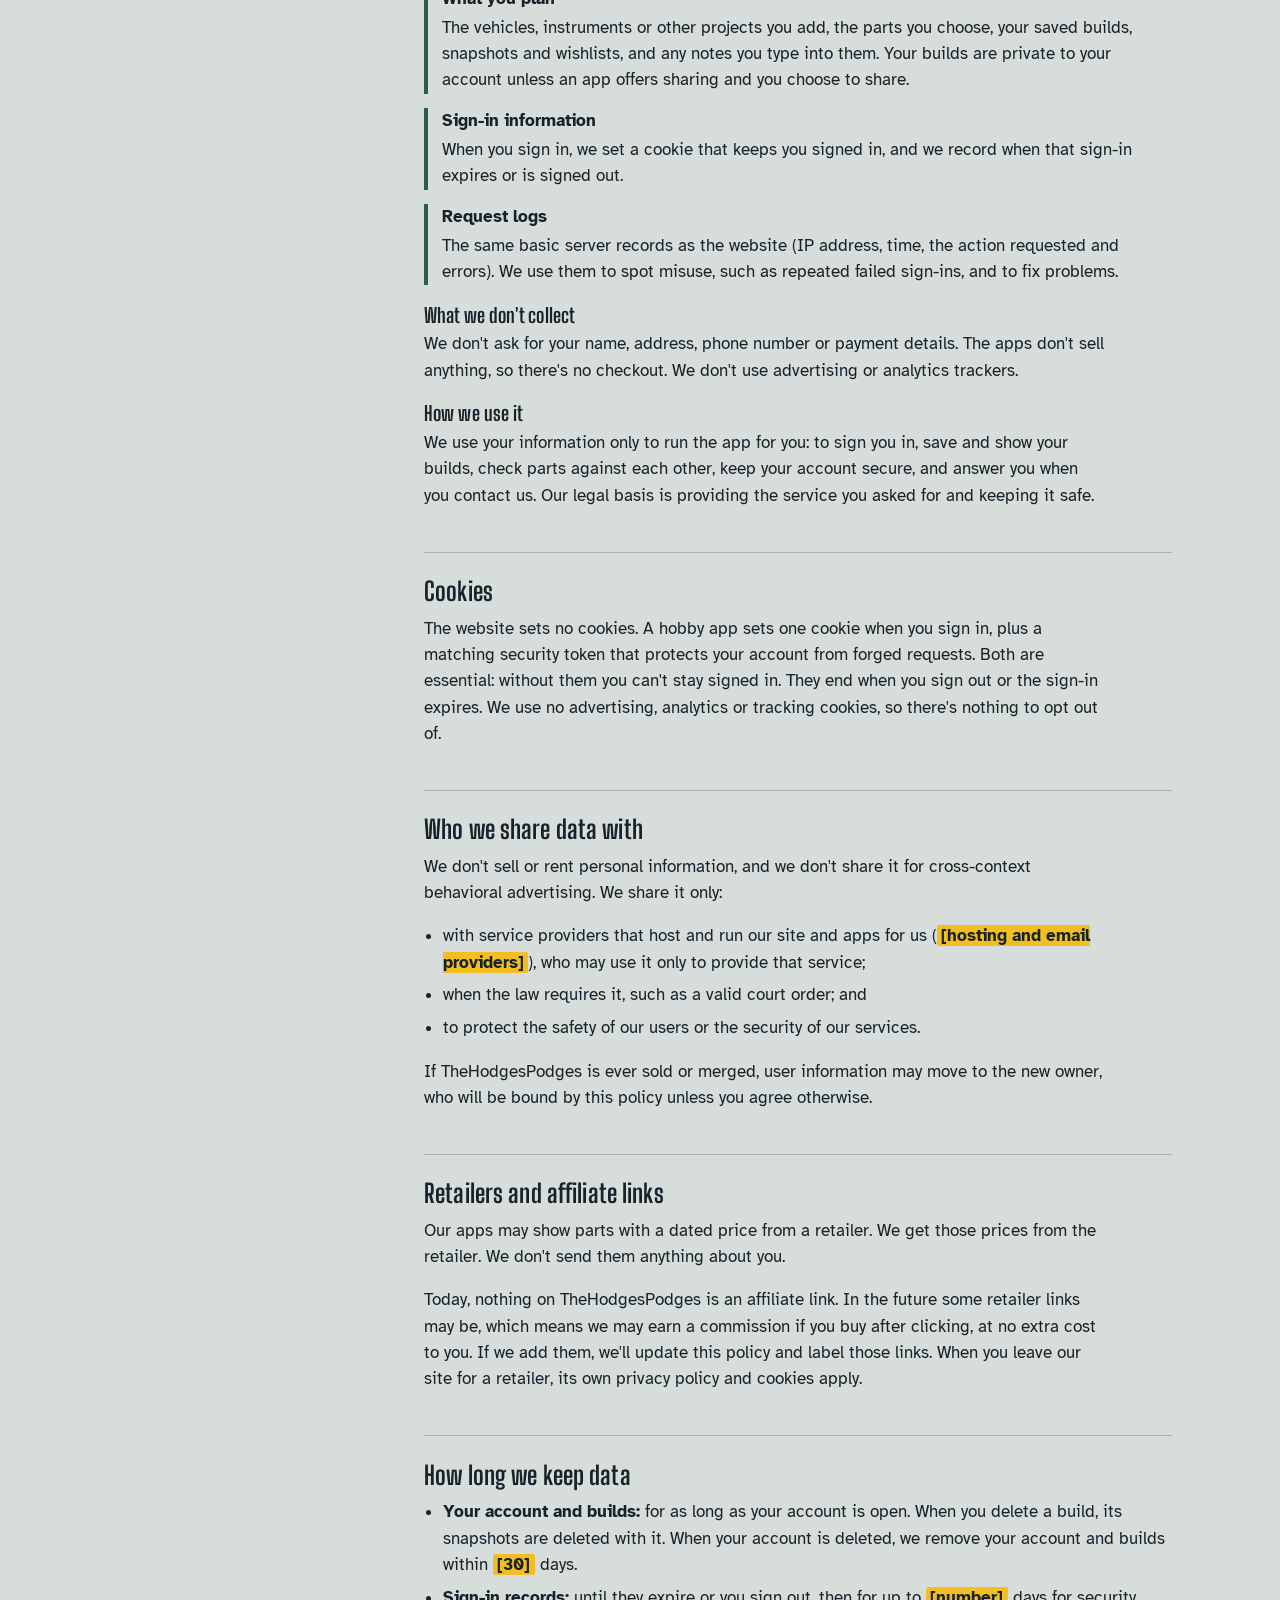
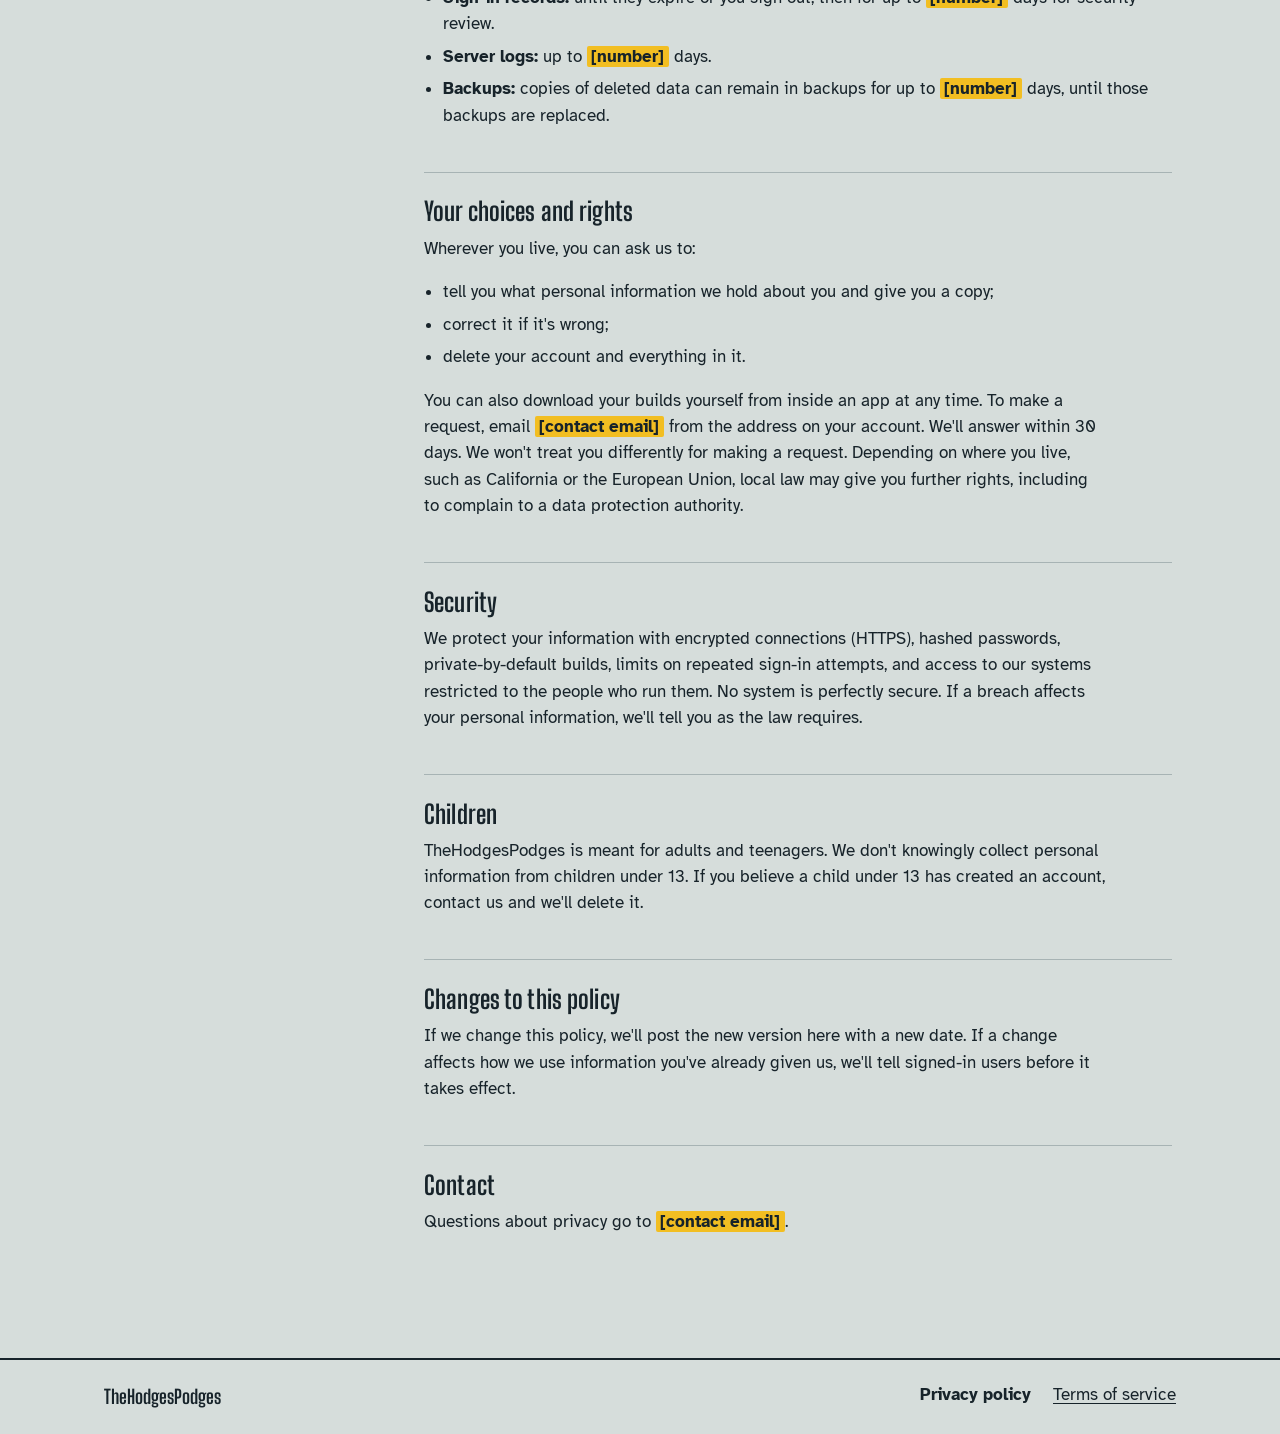
==== commit 872b1c6d: "Revert the garage workbench restyle The owner prefers the original simple look because it is easier " ====
--- a/privacy.html
+++ b/privacy.html
@@ -8,7 +8,7 @@
   <link rel="icon" href="assets/favicon.svg" type="image/svg+xml">
   <link rel="preconnect" href="https://fonts.googleapis.com">
   <link rel="preconnect" href="https://fonts.gstatic.com" crossorigin>
-  <link rel="stylesheet" href="https://fonts.googleapis.com/css2?family=Atkinson+Hyperlegible:ital,wght@0,400;0,700;1,400&family=Big+Shoulders+Display:wght@500;700;900&family=Big+Shoulders+Stencil+Display:wght@800&family=Permanent+Marker&display=swap">
+  <link rel="stylesheet" href="https://fonts.googleapis.com/css2?family=Atkinson+Hyperlegible:ital,wght@0,400;0,700;1,400&family=Big+Shoulders+Display:wght@500;700;900&display=swap">
   <link rel="stylesheet" href="css/styles.css">
 </head>
 <body>
--- a/css/styles.css
+++ b/css/styles.css
@@ -1,56 +1,32 @@
-/* TheHodgesPodges: a garage workbench.
-   A pegboard wall of hand tools, an oak chest of drawers with masking-tape
-   labels, a maple butcher-block bench, a barn-board wall and a concrete floor.
-   Every texture is drawn here in CSS and SVG; there are no image files. */
+/* TheHodgesPodges
+   Palette: a workshop wall, a hammer-tone green parts cabinet,
+   manila label cards and one safety-yellow signal for "being built". */
 :root {
-  /* Wood */
-  --walnut: #4f321d;
-  --walnut-deep: #3a2414;
-  --oak: #a06d3e;
-  --oak-face: #b98551;
-  --oak-light: #c99561;
-  --maple: #cfa36d;
-  --pine: #dcbd8f;
-  --cavity: #24160c;
-
-  /* Wall and shop */
-  --pegboard: #a47e55;
-  --peg-hole: #3b2918;
-  --barn: #3b281b;
-  --concrete: #6c6964;
-
-  /* Paper and tape */
-  --paper: #f6efdd;
-  --kraft: #d7b98a;
-  --tape: #ece0b5;
-  --felt: #2e4537;
-
-  /* Ink and signal */
-  --ink: #23170e;
-  --ink-soft: #4d3b2c;
-  --cream: #f4e9cf;
-  --cream-soft: #dccbab;
+  --wall: #d6dddb;
+  --wall-deep: #c5cfcc;
+  --machine: #2f5c4e;
+  --machine-dark: #1d3d33;
+  --drawer: #3f7262;
+  --drawer-hi: #4f8473;
+  --manila: #ecdfb4;
+  --manila-edge: #cdbd8c;
+  --ink: #17232a;
+  --ink-soft: #3d4c52;
   --safety: #f2be22;
-  --live: #2f5c4e;
+  --steel: #a7b3b4;
+  --white: #fbfcfb;
 
   --font-display: "Big Shoulders Display", "Arial Narrow", "Roboto Condensed", sans-serif;
-  --font-stencil: "Big Shoulders Stencil Display", "Big Shoulders Display", "Arial Narrow", sans-serif;
-  --font-marker: "Permanent Marker", "Segoe Print", "Comic Sans MS", cursive;
   --font-body: "Atkinson Hyperlegible", "Segoe UI", system-ui, sans-serif;
 
   --step-0: 1.0625rem;
   --step-1: 1.25rem;
   --step-2: 1.6rem;
   --step-3: 2.4rem;
-  --step-4: clamp(3.2rem, 7.6vw, 6.2rem);
-
-  --wrap: 74rem;
+  --step-4: clamp(3.4rem, 8.2vw, 6.6rem);
+
+  --wrap: 72rem;
   --gutter: clamp(1.1rem, 4vw, 2.5rem);
-
-  /* Textures (SVG noise, tinted). Horizontal grain, vertical grain, fine grit. */
-  --grain-h: url("data:image/svg+xml,<svg xmlns='http://www.w3.org/2000/svg' width='1600' height='240'><filter id='g'><feTurbulence type='fractalNoise' baseFrequency='0.0028 0.2' numOctaves='3' seed='7' stitchTiles='stitch'/><feColorMatrix values='0 0 0 0 0.18 0 0 0 0 0.1 0 0 0 0 0.04 1.15 0 0 0 -0.5'/></filter><rect width='100%25' height='100%25' filter='url(%23g)'/></svg>");
-  --grain-v: url("data:image/svg+xml,<svg xmlns='http://www.w3.org/2000/svg' width='240' height='1600'><filter id='g'><feTurbulence type='fractalNoise' baseFrequency='0.2 0.0028' numOctaves='3' seed='11' stitchTiles='stitch'/><feColorMatrix values='0 0 0 0 0.12 0 0 0 0 0.07 0 0 0 0 0.03 1.2 0 0 0 -0.5'/></filter><rect width='100%25' height='100%25' filter='url(%23g)'/></svg>");
-  --grit: url("data:image/svg+xml,<svg xmlns='http://www.w3.org/2000/svg' width='220' height='220'><filter id='n'><feTurbulence type='fractalNoise' baseFrequency='0.85' numOctaves='2' seed='3' stitchTiles='stitch'/><feColorMatrix values='0 0 0 0 0 0 0 0 0 0 0 0 0 0 0 0 0 0 0.55 0'/></filter><rect width='100%25' height='100%25' filter='url(%23n)'/></svg>");
 }
 
 *,
@@ -69,12 +45,7 @@
   font-size: var(--step-0);
   line-height: 1.55;
   color: var(--ink);
-  background-color: var(--pegboard);
-  background-image:
-    radial-gradient(circle, var(--peg-hole) 0 2.4px, transparent 3px),
-    var(--grit);
-  background-size: 26px 26px, 220px 220px;
-  background-position: 13px 13px, 0 0;
+  background: var(--wall);
 }
 
 h1, h2, h3 {
@@ -90,8 +61,7 @@
 a { color: inherit; }
 :focus-visible {
   outline: 3px solid var(--ink);
-  outline-offset: 2px;
-  box-shadow: 0 0 0 6px var(--safety);
+  outline-offset: 3px;
   border-radius: 2px;
 }
 
@@ -106,41 +76,36 @@
   left: -999px;
   top: 0.5rem;
   background: var(--ink);
-  color: var(--cream);
+  color: var(--white);
   padding: 0.5rem 0.9rem;
   z-index: 10;
 }
 .skip:focus { left: 0.5rem; }
 
-/* Header: a walnut shelf along the top of the wall */
+/* Header */
 .site-header {
-  position: relative;
-  z-index: 2;
-  color: var(--cream);
-  background-color: var(--walnut);
-  background-image: var(--grain-h), linear-gradient(180deg, #5d3c23, var(--walnut) 70%, var(--walnut-deep));
-  box-shadow: 0 6px 0 -1px var(--walnut-deep), 0 14px 18px -8px rgba(20, 10, 3, 0.75);
+  border-bottom: 2px solid var(--ink);
+  background: var(--wall);
 }
 .header-row {
   display: flex;
   align-items: center;
   justify-content: space-between;
   gap: 1rem;
-  min-height: 4.2rem;
+  min-height: 4rem;
 }
 .brand {
   display: inline-flex;
   align-items: center;
   gap: 0.6rem;
   text-decoration: none;
-  font-family: var(--font-stencil);
-  font-weight: 800;
-  font-size: 1.55rem;
-  letter-spacing: 0.01em;
+  font-family: var(--font-display);
+  font-weight: 700;
+  font-size: 1.45rem;
 }
 .brand-mark { width: 1.9rem; height: 1.9rem; }
-.brand-mark polygon { fill: #b9bfc0; stroke: var(--walnut-deep); stroke-width: 2; }
-.brand-mark circle { fill: var(--walnut); stroke: var(--walnut-deep); stroke-width: 2; }
+.brand-mark polygon { fill: var(--machine); stroke: var(--ink); stroke-width: 2; }
+.brand-mark circle { fill: var(--wall); stroke: var(--ink); stroke-width: 2; }
 
 .nav {
   list-style: none;
@@ -155,7 +120,7 @@
   padding: 0.3rem 0;
   border-bottom: 2px solid transparent;
 }
-.nav a:hover { border-bottom-color: var(--safety); }
+.nav a:hover { border-bottom-color: var(--ink); }
 
 /* Buttons and tags */
 .btn {
@@ -164,18 +129,14 @@
   font-weight: 700;
   text-decoration: none;
   padding: 0.75rem 1.2rem;
-  border: 2px solid var(--walnut-deep);
-  border-radius: 4px;
+  border: 2px solid var(--ink);
+  border-radius: 3px;
   cursor: pointer;
 }
-.btn-primary {
-  background: var(--walnut);
-  color: var(--cream);
-  box-shadow: 0 3px 0 var(--walnut-deep);
-}
-.btn-primary:hover { background: var(--walnut-deep); }
-.btn-quiet { background: rgba(255, 248, 230, 0.35); color: var(--ink); }
-.btn-quiet:hover { background: rgba(255, 248, 230, 0.6); }
+.btn-primary { background: var(--ink); color: var(--white); }
+.btn-primary:hover { background: var(--machine-dark); border-color: var(--machine-dark); }
+.btn-quiet { background: transparent; color: var(--ink); }
+.btn-quiet:hover { background: var(--wall-deep); }
 
 .tag {
   display: inline-block;
@@ -188,138 +149,64 @@
 }
 .tag-building { background: var(--safety); color: var(--ink); }
 .tag-planned { background: transparent; color: var(--ink); box-shadow: inset 0 0 0 2px var(--ink-soft); }
-.tag-live { background: var(--live); color: #fff; }
-
-/* Hero: the pegboard wall above the bench */
-.hero {
-  position: relative;
-  padding: 0;
-  box-shadow: inset 0 22px 26px -18px rgba(20, 10, 3, 0.55);
-}
-
-/* Tools hung on pegs */
-.tool-rail { overflow: hidden; }
-.tool-rail-inner {
-  display: flex;
-  align-items: flex-start;
-  justify-content: space-between;
-  gap: 1rem;
-  height: 11.5rem;
-  padding-top: 1.6rem;
-}
-.hang {
-  position: relative;
-  display: block;
-  flex: none;
-  filter: drop-shadow(5px 7px 3px rgba(25, 12, 2, 0.45));
-}
-.hang::before {
-  /* the peg hook the tool hangs from */
-  content: "";
-  position: absolute;
-  top: -0.85rem;
-  left: 50%;
-  width: 0.45rem;
-  height: 1.15rem;
-  transform: translateX(-50%);
-  border: 3px solid #5a5f61;
-  border-bottom: 0;
-  border-radius: 6px 6px 0 0;
-}
-.tool { display: block; height: 100%; width: auto; }
-.hang-saw { height: 4.6rem; transform: rotate(-3deg); margin-top: 0.3rem; }
-.hang-hammer { height: 8.8rem; transform: rotate(2deg); }
-.hang-wrench { height: 8rem; transform: rotate(-2deg); }
-.hang-pliers { height: 8.4rem; transform: rotate(3deg); }
-.hang-driver { height: 7.4rem; transform: rotate(-1deg); }
-.hang-square { height: 7rem; transform: rotate(1deg); }
-.hang-driver-2 { height: 6.6rem; transform: rotate(2deg); }
-
-.tool .steel { fill: #7d8587; }
-.tool .steel-light { fill: #aeb5b6; }
-.tool .steel-dark { fill: #4b5153; }
-.tool .wood { fill: #b47c45; }
-.tool .grip { fill: #b2362b; }
-.tool .grip-blue { fill: #2f5f8f; }
-.tool .rivet { fill: #dccb9c; }
-.tool .teeth { stroke: #aeb5b6; stroke-width: 6; stroke-dasharray: 3 3; }
-.tool .ticks { stroke: #4b5153; stroke-width: 3; stroke-dasharray: 1.5 7; }
-
+.tag-live { background: var(--machine); color: var(--white); }
+
+/* Hero */
+.hero { padding: clamp(2.5rem, 6vw, 4.5rem) 0 2rem; }
 .hero-grid {
   display: grid;
-  grid-template-columns: minmax(0, 1fr) minmax(0, 1.12fr);
-  gap: clamp(2rem, 4.5vw, 3.5rem);
-  align-items: end;
-  padding-top: 1.5rem;
-}
-
-/* The sign: weathered pine boards screwed to the wall */
-.sign {
-  position: relative;
-  container-type: inline-size;
-  align-self: center;
-  margin-bottom: 3rem;
-  padding: clamp(1.4rem, 3vw, 2.2rem);
-  background-color: var(--pine);
-  background-image:
-    radial-gradient(circle at 1.1rem 1.1rem, #6f7476 0 4px, transparent 5px),
-    radial-gradient(circle at calc(100% - 1.1rem) 1.1rem, #6f7476 0 4px, transparent 5px),
-    radial-gradient(circle at 1.1rem calc(100% - 1.1rem), #6f7476 0 4px, transparent 5px),
-    radial-gradient(circle at calc(100% - 1.1rem) calc(100% - 1.1rem), #6f7476 0 4px, transparent 5px),
-    repeating-linear-gradient(180deg, transparent 0 calc(33.33% - 2px), rgba(60, 35, 15, 0.28) calc(33.33% - 2px) 33.33%),
-    linear-gradient(rgba(236, 214, 176, 0.42), rgba(236, 214, 176, 0.42)),
-    var(--grain-h);
-  background-size: auto, auto, auto, auto, auto, auto, 1600px 240px;
-  border-radius: 3px;
-  box-shadow: 0 2px 0 #a88456, 8px 12px 18px -6px rgba(25, 12, 2, 0.55);
+  grid-template-columns: minmax(0, 1fr) minmax(0, 1.05fr);
+  gap: clamp(2rem, 5vw, 4rem);
+  align-items: start;
 }
 .wordmark {
-  font-family: var(--font-stencil);
   font-size: var(--step-4);
-  font-size: clamp(2.6rem, 19cqi, 6.2rem);
-  font-weight: 800;
+  font-weight: 900;
   line-height: 0.88;
-  letter-spacing: 0;
-  color: #2b1a0e;
-  margin-bottom: 1.2rem;
+  letter-spacing: -0.01em;
+  margin-bottom: 1.4rem;
+  hyphens: manual;
 }
 .lede {
   font-size: var(--step-1);
   line-height: 1.45;
-  max-width: 32ch;
-}
-.hero-note { color: var(--ink-soft); max-width: 42ch; }
-.hero-actions { display: flex; flex-wrap: wrap; gap: 0.75rem; margin-top: 1.4rem; }
-
-/* The chest of drawers, standing on the bench */
+  max-width: 30ch;
+}
+.hero-note { color: var(--ink-soft); max-width: 40ch; }
+.hero-actions { display: flex; flex-wrap: wrap; gap: 0.75rem; margin-top: 1.6rem; }
+
+/* The parts cabinet */
 .cabinet-area { scroll-margin-top: 1rem; }
+.cabinet-title { font-size: var(--step-2); margin-bottom: 0.3rem; }
+.cabinet-help { color: var(--ink-soft); margin-bottom: 1rem; }
+
 .cabinet {
   position: relative;
-  padding: 0 0.85rem;
-  background-color: var(--oak);
-  background-image: var(--grain-v), linear-gradient(90deg, rgba(0,0,0,0.18), transparent 8%, transparent 92%, rgba(0,0,0,0.22));
-  border: 2px solid var(--walnut-deep);
-  border-bottom: 0;
-  border-radius: 5px 5px 0 0;
-  box-shadow: 10px 0 22px -10px rgba(25, 12, 2, 0.6);
-}
-.cabinet-crown {
-  margin: 0 -0.85rem 0.85rem;
-  padding: 0.85rem 1.1rem 0.8rem;
-  color: var(--cream);
-  background-color: var(--walnut);
-  background-image: var(--grain-h);
-  border-bottom: 3px solid var(--walnut-deep);
-  border-radius: 3px 3px 0 0;
-  box-shadow: 0 5px 8px -4px rgba(0, 0, 0, 0.5);
-}
-.cabinet-title {
-  font-family: var(--font-stencil);
-  font-weight: 800;
-  font-size: var(--step-3);
-  margin-bottom: 0.2rem;
-}
-.cabinet-help { margin: 0; color: var(--cream-soft); }
+  background:
+    radial-gradient(circle at 20% 15%, rgba(255,255,255,0.07) 0 2px, transparent 3px) 0 0 / 14px 14px,
+    radial-gradient(circle at 70% 60%, rgba(0,0,0,0.08) 0 2px, transparent 3px) 0 0 / 11px 11px,
+    linear-gradient(170deg, var(--machine) 0%, var(--machine-dark) 100%);
+  border: 3px solid var(--ink);
+  border-radius: 6px;
+  padding: 2.6rem 0.9rem 0.9rem;
+  box-shadow: 0 10px 0 -4px var(--ink), 0 18px 30px -18px rgba(23, 35, 42, 0.6);
+}
+.cabinet-plate {
+  position: absolute;
+  top: 0.7rem;
+  left: 50%;
+  transform: translateX(-50%);
+  font-family: var(--font-display);
+  font-weight: 700;
+  font-size: 0.85rem;
+  letter-spacing: 0.08em;
+  color: var(--ink);
+  background: linear-gradient(180deg, #d7dedd, var(--steel));
+  padding: 0.15rem 0.7rem;
+  border-radius: 2px;
+  border: 1px solid var(--ink);
+  white-space: nowrap;
+}
 
 .drawers {
   list-style: none;
@@ -327,14 +214,14 @@
   padding: 0;
   display: grid;
   grid-template-columns: repeat(4, minmax(0, 1fr));
-  gap: 0.55rem;
+  gap: 0.5rem;
 }
 .drawer-slot {
-  display: flex;
-  min-height: 7.2rem;
-  background: var(--cavity);
+  background: var(--machine-dark);
   border-radius: 3px;
-  box-shadow: inset 0 4px 8px rgba(0, 0, 0, 0.7);
+  box-shadow: inset 0 3px 6px rgba(0, 0, 0, 0.45);
+  min-height: 7.4rem;
+  display: flex;
 }
 
 .drawer {
@@ -344,291 +231,122 @@
   flex-direction: column;
   align-items: center;
   justify-content: flex-start;
-  gap: 0.5rem;
-  padding: 0.75rem 0.5rem 1.9rem;
+  gap: 0.45rem;
+  padding: 0.8rem 0.6rem 1.7rem;
   font: inherit;
-  color: var(--ink);
+  color: var(--white);
+  background: linear-gradient(180deg, var(--drawer-hi), var(--drawer) 55%);
+  border: 2px solid var(--ink);
+  border-radius: 3px;
   text-align: center;
-  background-color: var(--oak-face);
-  background-image: var(--grain-h);
-  background-size: 1600px 240px;
-  border: 0;
-  border-radius: 3px;
-  box-shadow:
-    inset 0 2px 0 rgba(255, 230, 190, 0.35),
-    inset 0 -3px 0 rgba(40, 20, 6, 0.35),
-    inset 3px 0 0 rgba(255, 230, 190, 0.15),
-    inset -3px 0 0 rgba(40, 20, 6, 0.25);
-}
-.drawer-slot:nth-child(3n + 2) .drawer { background-position: -180px -40px; }
-.drawer-slot:nth-child(3n) .drawer { background-position: -360px -90px; }
-.drawer-slot:nth-child(4n) .drawer { background-color: #b37f4c; }
-
+}
 button.drawer {
   cursor: pointer;
-  transition: transform 260ms cubic-bezier(.2, .8, .25, 1.15), box-shadow 260ms ease;
-}
-button.drawer:hover { background-color: var(--oak-light); }
-
-/* The drawer's sides show when it is pulled toward you */
-button.drawer::before {
-  content: "";
-  position: absolute;
-  left: 5%;
-  right: 5%;
-  top: -0.75rem;
-  height: 0.8rem;
-  background: linear-gradient(180deg, #5b3a20, #7a4f2b);
-  clip-path: polygon(6% 0, 94% 0, 100% 100%, 0 100%);
-  opacity: 0;
-  transition: opacity 200ms ease;
-}
+  transition: transform 220ms cubic-bezier(.2,.8,.3,1.2), box-shadow 220ms ease;
+}
+button.drawer:hover { background: linear-gradient(180deg, #5a9180, var(--drawer-hi) 55%); }
 button.drawer.is-open {
+  transform: translateY(0.55rem) scale(1.035);
+  box-shadow: 0 -0.55rem 0 0 #12291f, 0 10px 16px -8px rgba(0, 0, 0, 0.7);
   z-index: 1;
-  transform: translateY(0.6rem) scale(1.07);
-  box-shadow:
-    inset 0 2px 0 rgba(255, 230, 190, 0.35),
-    inset 0 -3px 0 rgba(40, 20, 6, 0.35),
-    0 14px 18px -8px rgba(10, 5, 0, 0.8);
-}
-button.drawer.is-open::before { opacity: 1; }
-button.drawer:focus-visible { z-index: 2; }
-
-.drawer-empty { background-color: #94653a; filter: saturate(0.85); }
-
-/* Masking-tape label, written in marker */
+}
+.drawer-empty { opacity: 0.55; }
+
 .drawer-label {
   display: flex;
   align-items: center;
   justify-content: center;
-  width: 92%;
-  min-height: 2.6rem;
-  padding: 0.3rem 0.45rem;
-  background: var(--tape);
+  width: 100%;
+  min-height: 3rem;
+  padding: 0.3rem 0.4rem;
+  background: var(--manila);
   color: var(--ink);
-  transform: rotate(-1.6deg);
-  box-shadow: 0 1px 2px rgba(40, 20, 6, 0.35);
-  clip-path: polygon(0 4%, 3% 0, 6% 6%, 9% 0, 91% 0, 94% 5%, 97% 0, 100% 6%, 100% 94%, 97% 100%, 94% 95%, 91% 100%, 9% 100%, 6% 95%, 3% 100%, 0 96%);
-}
-.drawer-slot:nth-child(even) .drawer-label { transform: rotate(1.2deg); }
+  border: 3px solid var(--steel);
+  border-top-width: 4px;
+  border-radius: 2px;
+  box-shadow: inset 0 0 0 1px var(--manila-edge);
+}
 .drawer-label-text {
-  font-family: var(--font-marker);
-  font-size: 1rem;
+  font-family: var(--font-display);
+  font-weight: 700;
+  font-size: 1.12rem;
+  line-height: 1.05;
+}
+.drawer-status {
+  font-size: 0.8rem;
+  font-weight: 700;
   line-height: 1.1;
-}
-.drawer-empty .drawer-label { visibility: hidden; }
-
-.drawer-status {
-  font-size: 0.78rem;
-  font-weight: 700;
-  line-height: 1.1;
-  color: var(--cream);
-  background: var(--walnut-deep);
-  padding: 0.22rem 0.42rem;
-  border-radius: 2px;
-}
-.drawer-building .drawer-status { color: var(--ink); background: var(--safety); }
-
-/* Iron cup pull with two screws */
+  background: rgba(18, 41, 31, 0.72);
+  padding: 0.2rem 0.4rem;
+  border-radius: 2px;
+}
+.drawer-building .drawer-status {
+  color: var(--ink);
+  background: var(--safety);
+  padding: 0.2rem 0.4rem;
+  border-radius: 2px;
+}
 .drawer-pull {
   position: absolute;
-  bottom: 0.5rem;
+  bottom: 0.55rem;
   left: 50%;
-  width: 2.7rem;
-  height: 0.85rem;
+  width: 2.4rem;
+  height: 0.55rem;
   transform: translateX(-50%);
-  background:
-    radial-gradient(circle at 0.35rem 0.3rem, #9aa0a1 0 1.6px, transparent 2.2px),
-    radial-gradient(circle at calc(100% - 0.35rem) 0.3rem, #9aa0a1 0 1.6px, transparent 2.2px),
-    linear-gradient(180deg, #5d6365, #2f3436);
-  border-radius: 3px 3px 1.4rem 1.4rem;
-  box-shadow: 0 2px 2px rgba(0, 0, 0, 0.5), inset 0 1px 0 rgba(255, 255, 255, 0.25);
-}
-
-.cabinet-base {
-  height: 1rem;
-  margin: 0.85rem -0.85rem 0;
-  background: linear-gradient(180deg, var(--walnut), var(--walnut-deep));
+  background: linear-gradient(180deg, #e7ecec, var(--steel));
+  border: 1.5px solid var(--ink);
+  border-radius: 0 0 6px 6px;
 }
 
 .noscript {
-  margin: 1rem 0;
-  background: var(--paper);
+  margin-top: 1rem;
+  background: var(--manila);
   padding: 0.8rem 1rem;
   border: 2px solid var(--ink);
 }
 
-/* The bench: a maple butcher-block top */
-.bench {
-  position: relative;
-  padding-bottom: clamp(2.5rem, 6vw, 4rem);
-  background-color: var(--maple);
-  background-image:
-    var(--grain-h),
-    repeating-linear-gradient(180deg, #d4a971 0 58px, #c69a63 58px 60px, #cc9f69 60px 118px, #bf935d 118px 120px, #d8b07a 120px 170px, #c39760 170px 172px);
-  background-size: 1600px 240px, auto;
-  box-shadow: inset 0 18px 16px -14px rgba(40, 20, 6, 0.45);
-}
-.bench-edge {
-  height: 2.1rem;
-  background-image:
-    linear-gradient(180deg, rgba(255, 236, 200, 0.45) 0 3px, transparent 3px calc(100% - 6px), rgba(40, 20, 6, 0.45) calc(100% - 6px)),
-    repeating-linear-gradient(90deg, #c8955c 0 44px, #b98650 44px 46px, #d2a46b 46px 92px, #a87745 92px 94px, #c38f57 94px 132px, #b07e4a 132px 134px);
-  box-shadow: 0 8px 10px -6px rgba(40, 20, 6, 0.6);
-  margin-bottom: 2rem;
-}
-
-.drawer-detail { min-height: 6rem; }
-
-/* Nothing pulled yet: a scrap of paper on the bench */
-.bench-note {
-  display: inline-block;
-  margin: 0;
-  max-width: 34rem;
-  padding: 0.9rem 1.2rem;
-  font-family: var(--font-marker);
-  font-size: 1.15rem;
-  line-height: 1.35;
-  background: var(--paper);
-  transform: rotate(-1deg);
-  box-shadow: 3px 5px 10px -3px rgba(40, 20, 6, 0.5);
-}
-
-/* A pulled-out drawer, seen from above, sitting on the bench */
-.tray {
+/* Selected drawer contents */
+.drawer-detail-band { padding: 0 0 clamp(2.5rem, 6vw, 4rem); }
+.drawer-detail {
   scroll-margin-top: 1rem;
-  position: relative;
-  padding: 1.1rem 1.1rem 0;
-  background-color: var(--oak);
-  background-image: var(--grain-h);
-  border-radius: 4px;
-  box-shadow:
-    inset 0 0 0 2px rgba(40, 20, 6, 0.5),
-    10px 16px 24px -10px rgba(40, 20, 6, 0.7);
-}
-.drawer-detail.is-pulled .tray { animation: pull-out 420ms cubic-bezier(.2, .8, .25, 1) both; }
-@keyframes pull-out {
-  from { transform: translateY(-2.5rem) scale(0.97); opacity: 0; }
-  to { transform: none; opacity: 1; }
-}
-
-.tray-liner {
-  display: grid;
-  grid-template-columns: minmax(0, 1.5fr) minmax(0, 1fr);
-  gap: 1.4rem;
-  align-items: start;
-  padding: clamp(1rem, 3vw, 1.8rem);
-  background-color: var(--felt);
-  background-image: var(--grit);
-  border-radius: 2px;
-  box-shadow: inset 0 6px 12px rgba(0, 0, 0, 0.55), inset 0 0 0 2px rgba(0, 0, 0, 0.35);
-}
-
-.project-card {
-  position: relative;
-  padding: 1.3rem clamp(1rem, 3vw, 1.6rem) 1.2rem;
-  background: var(--paper);
-  background-image: repeating-linear-gradient(180deg, transparent 0 1.55rem, rgba(70, 110, 160, 0.16) 1.55rem calc(1.55rem + 1px));
-  background-position: 0 0.4rem;
-  transform: rotate(-0.6deg);
-  box-shadow: 3px 6px 12px -4px rgba(0, 0, 0, 0.6);
-}
-.project-card::before {
-  content: "";
-  position: absolute;
-  top: -0.6rem;
-  left: 50%;
-  width: 5.5rem;
-  height: 1.3rem;
-  transform: translateX(-50%) rotate(2deg);
-  background: rgba(236, 224, 181, 0.88);
-}
+  background: var(--manila);
+  border: 2px solid var(--ink);
+  border-radius: 3px;
+  padding: 1.4rem clamp(1.1rem, 3vw, 2rem);
+  min-height: 5rem;
+}
+.detail-empty { margin: 0; color: var(--ink-soft); }
 .detail-head {
   display: flex;
   flex-wrap: wrap;
   align-items: center;
-  gap: 0.6rem 1rem;
+  gap: 0.75rem 1rem;
   margin-bottom: 0.8rem;
 }
-.detail-title { font-size: var(--step-3); }
 .detail-summary { font-size: var(--step-1); line-height: 1.45; }
-.detail-foot { margin: 0; color: var(--ink-soft); font-weight: 700; }
-
-.parts-heading {
-  font-family: var(--font-marker);
-  font-weight: 400;
-  font-size: 1.15rem;
-  color: var(--cream);
-  margin-bottom: 0.7rem;
-}
 .detail-examples {
   list-style: none;
   padding: 0;
-  margin: 0;
+  margin: 0 0 1.1rem;
   display: flex;
   flex-wrap: wrap;
-  gap: 0.75rem 0.6rem;
-}
-/* Kraft parts tags with a reinforced hole */
+  gap: 0.5rem;
+}
 .detail-examples li {
-  position: relative;
-  padding: 0.45rem 0.75rem 0.45rem 1.7rem;
+  background: var(--white);
+  border: 1.5px solid var(--ink);
+  border-radius: 2px;
+  padding: 0.25rem 0.6rem;
   font-size: 0.95rem;
-  font-weight: 700;
-  color: var(--ink);
-  background: var(--kraft);
-  clip-path: polygon(0.7rem 0, 100% 0, 100% 100%, 0.7rem 100%, 0 50%);
-  filter: drop-shadow(0 2px 1px rgba(0, 0, 0, 0.4));
-}
-.detail-examples li::before {
-  content: "";
-  position: absolute;
-  left: 0.75rem;
-  top: 50%;
-  width: 0.5rem;
-  height: 0.5rem;
-  transform: translateY(-50%);
-  border-radius: 50%;
-  background: var(--felt);
-  box-shadow: 0 0 0 2px #efe3c4;
-}
-.detail-examples li:nth-child(odd) { transform: rotate(-1.5deg); }
-.detail-examples li:nth-child(even) { transform: rotate(1.2deg); }
-
-/* The drawer front, at the near edge of the tray */
-.tray-front {
-  position: relative;
-  display: flex;
-  align-items: center;
-  justify-content: center;
-  height: 3.6rem;
-  margin: 1.1rem -1.1rem 0;
-  background-color: var(--oak-face);
-  background-image: var(--grain-h);
-  border-radius: 0 0 4px 4px;
-  box-shadow: inset 0 3px 0 rgba(40, 20, 6, 0.35), inset 0 -3px 0 rgba(40, 20, 6, 0.35);
-}
-.tray-front .drawer-pull {
-  bottom: 0.55rem;
-  width: 4.2rem;
-  height: 1.15rem;
-}
-.tray-front .drawer-label {
-  width: auto;
-  min-height: 0;
-  margin-bottom: 1.2rem;
-  padding: 0.2rem 1rem;
-}
-
-/* Apps: a dark barn-board wall with the app on a clipboard */
+}
+.detail-foot { margin: 0; color: var(--ink-soft); font-weight: 700; }
+
+/* Apps */
 .apps {
-  color: var(--cream);
+  background: var(--ink);
+  color: var(--white);
   padding: clamp(3rem, 7vw, 5rem) 0;
-  background-color: var(--barn);
-  background-image:
-    var(--grain-v),
-    repeating-linear-gradient(90deg, #3d2a1c 0 116px, #1e130b 116px 120px, #46301f 120px 236px, #1e130b 236px 240px, #382619 240px 352px, #1e130b 352px 356px);
-  background-size: 240px 1600px, auto;
+  scroll-margin-top: 0;
 }
 .apps-grid {
   display: grid;
@@ -640,40 +358,14 @@
   align-items: start;
 }
 .apps-intro { grid-area: intro; }
-.apps-intro h2 { font-family: var(--font-stencil); font-weight: 800; font-size: clamp(2.6rem, 5vw, 3.6rem); }
-.apps-intro p { color: var(--cream-soft); }
-
+.apps-intro p { color: #c9d3d4; }
 .app-card {
   grid-area: card;
-  position: relative;
-  margin-top: 1.2rem;
-  padding: clamp(1.8rem, 3vw, 2.4rem) clamp(1.3rem, 3vw, 2.2rem) clamp(1.3rem, 3vw, 2rem);
+  background: var(--wall);
   color: var(--ink);
-  background: var(--paper);
-  border-radius: 2px;
-  box-shadow: 0 0 0 14px #7b4f2b, 0 0 0 16px #4f321d, 14px 22px 30px -10px rgba(0, 0, 0, 0.7);
-}
-.clip {
-  position: absolute;
-  top: -1.9rem;
-  left: 50%;
-  width: 8rem;
-  height: 2.6rem;
-  transform: translateX(-50%);
-  background: linear-gradient(180deg, #d5d9da, #8d9496 60%, #6c7375);
-  border-radius: 10px 10px 4px 4px;
-  box-shadow: 0 3px 4px rgba(0, 0, 0, 0.5), inset 0 1px 0 rgba(255, 255, 255, 0.6);
-}
-.clip::after {
-  content: "";
-  position: absolute;
-  left: 50%;
-  top: 0.45rem;
-  width: 2.6rem;
-  height: 0.75rem;
-  transform: translateX(-50%);
-  border-radius: 1rem;
-  background: #4b5153;
+  border-radius: 4px;
+  padding: clamp(1.3rem, 3vw, 2.2rem);
+  border-top: 10px solid var(--machine);
 }
 .app-card-head {
   display: flex;
@@ -685,101 +377,47 @@
 }
 .app-card h3 { font-size: var(--step-3); }
 .app-summary { font-size: var(--step-1); line-height: 1.45; }
-.app-features { margin: 0 0 1.2rem; padding-left: 1.3rem; }
+.app-features {
+  margin: 0 0 1.2rem;
+  padding-left: 1.2rem;
+}
 .app-features li { margin-bottom: 0.35rem; }
-.app-features li::marker { content: "\2714\FE0E  "; color: var(--live); font-size: 0.85em; }
+.app-features li::marker { color: var(--machine); }
 .app-status {
   margin: 0;
   padding-top: 1rem;
-  border-top: 2px dashed #b9a985;
+  border-top: 2px dashed var(--steel);
   color: var(--ink-soft);
 }
 
-/* Next up: strips of masking tape on the boards */
 .next-up { grid-area: next; }
-.next-up h3 { font-size: var(--step-1); margin-bottom: 0.8rem; }
-.next-up ul { list-style: none; padding: 0; margin: 0; display: grid; gap: 0.6rem; }
+.next-up h3 { font-size: var(--step-1); margin-bottom: 0.7rem; }
+.next-up ul { list-style: none; padding: 0; margin: 0; }
 .next-up li {
-  position: relative;
-  isolation: isolate;
   display: flex;
   justify-content: space-between;
   align-items: center;
   gap: 1rem;
-  padding: 0.6rem 0.85rem;
-  color: var(--ink);
-  font-weight: 700;
-}
-.next-up li::before {
-  /* the tape strip, kept on its own layer so focus rings are not clipped */
-  content: "";
-  position: absolute;
-  inset: 0;
-  z-index: -1;
-  background: var(--tape);
-  clip-path: polygon(0 6%, 2% 0, 4% 8%, 6% 0, 94% 0, 96% 8%, 98% 0, 100% 6%, 100% 94%, 98% 100%, 96% 92%, 94% 100%, 6% 100%, 4% 92%, 2% 100%, 0 94%);
-}
-.next-up li:nth-child(odd) { transform: rotate(-0.8deg); }
-.next-up li:nth-child(even) { transform: rotate(0.6deg); }
-.next-up li a { color: var(--ink); text-underline-offset: 3px; }
-.next-up-more { margin: 1rem 0 0; }
-.next-up-more a { color: var(--cream); text-underline-offset: 3px; }
-
-/* About: shop rules pinned to the pegboard */
+  padding: 0.65rem 0;
+  border-top: 1px solid #3c4a50;
+}
+.next-up a { color: var(--white); text-underline-offset: 3px; }
+.next-up a:focus-visible { outline-color: var(--safety); }
+.next-up-more { margin: 0.9rem 0 0; }
+.next-up .tag-planned { color: var(--white); box-shadow: inset 0 0 0 2px var(--steel); }
+
+/* About */
 .about { padding: clamp(3rem, 7vw, 5rem) 0; }
-.shop-rules {
-  position: relative;
+.about-grid {
   display: grid;
-  grid-template-columns: minmax(0, 0.8fr) minmax(0, 1.6fr);
+  grid-template-columns: minmax(0, 1fr) minmax(0, 1.6fr);
   gap: 1.5rem clamp(2rem, 5vw, 4rem);
-  padding: clamp(1.6rem, 4vw, 3rem);
-  background: var(--paper);
-  box-shadow: 8px 12px 20px -8px rgba(25, 12, 2, 0.6);
-  transform: rotate(-0.3deg);
-}
-.shop-rules::before,
-.shop-rules::after {
-  content: "";
-  position: absolute;
-  top: -0.7rem;
-  width: 6rem;
-  height: 1.5rem;
-  background: rgba(236, 224, 181, 0.9);
-}
-.shop-rules::before { left: 1.5rem; transform: rotate(-4deg); }
-.shop-rules::after { right: 1.5rem; transform: rotate(3deg); }
-.shop-rules h2 {
-  font-family: var(--font-stencil);
-  font-weight: 800;
-  font-size: clamp(2.4rem, 5vw, 3.4rem);
-  color: #8e2a1f;
 }
 .about-body p { font-size: var(--step-1); line-height: 1.5; }
-.promises { margin: 1.6rem 0 0; display: grid; gap: 1.1rem; }
+.promises { margin: 1.8rem 0 0; display: grid; gap: 1.1rem; }
 .promises div {
-  position: relative;
-  padding-left: 2.2rem;
-}
-.promises div::before {
-  content: "";
-  position: absolute;
-  left: 0;
-  top: 0.2rem;
-  width: 1.3rem;
-  height: 1.3rem;
-  border: 2.5px solid var(--ink);
-  border-radius: 2px;
-}
-.promises div::after {
-  content: "";
-  position: absolute;
-  left: 0.42rem;
-  top: 0.1rem;
-  width: 0.5rem;
-  height: 1rem;
-  border: solid var(--live);
-  border-width: 0 4px 4px 0;
-  transform: rotate(40deg);
+  padding-left: 1rem;
+  border-left: 4px solid var(--machine);
 }
 .promises dt {
   font-family: var(--font-display);
@@ -789,24 +427,17 @@
 }
 .promises dd { margin: 0.2rem 0 0; max-width: 52ch; color: var(--ink-soft); }
 
-/* Footer: the concrete floor */
-.site-footer {
-  color: #f4efe6;
-  padding: 1.6rem 0;
-  background-color: var(--concrete);
-  background-image: var(--grit), radial-gradient(ellipse at 30% 0%, rgba(255, 255, 255, 0.08), transparent 60%);
-  background-size: 220px 220px, auto;
-  box-shadow: inset 0 10px 14px -10px rgba(0, 0, 0, 0.7);
-}
+/* Footer */
+.site-footer { border-top: 2px solid var(--ink); padding: 1.4rem 0; }
 .footer-row {
   display: flex;
   flex-wrap: wrap;
   justify-content: space-between;
-  align-items: baseline;
   gap: 0.5rem 2rem;
 }
 .footer-row p { margin: 0; }
-.footer-row p:first-child { font-family: var(--font-stencil); font-weight: 800; font-size: 1.3rem; }
+.footer-row p:first-child { font-family: var(--font-display); font-weight: 700; font-size: 1.2rem; }
+
 .footer-links {
   list-style: none;
   display: flex;
@@ -818,10 +449,9 @@
 .footer-links a { text-underline-offset: 3px; }
 .footer-links a[aria-current="page"] { font-weight: 700; text-decoration: none; }
 
-/* Privacy policy and terms of service: a long sheet pinned to the wall */
+/* Privacy policy and terms of service */
 .legal { padding: clamp(2.5rem, 6vw, 4rem) 0 clamp(3rem, 7vw, 5rem); }
 .legal-grid {
-  position: relative;
   display: grid;
   grid-template-columns: minmax(12rem, 16rem) minmax(0, 1fr);
   grid-template-areas:
@@ -829,37 +459,17 @@
     "toc  body";
   gap: 2rem clamp(2rem, 5vw, 4rem);
   align-items: start;
-  max-width: none;
-  margin-left: max(var(--gutter), calc((100% - var(--wrap)) / 2));
-  margin-right: max(var(--gutter), calc((100% - var(--wrap)) / 2));
-  padding-left: clamp(1.1rem, 4vw, 2.5rem);
-  padding-right: clamp(1.1rem, 4vw, 2.5rem);
-  padding-top: clamp(1.6rem, 4vw, 3rem);
-  padding-bottom: clamp(1.6rem, 4vw, 3rem);
-  background: var(--paper);
-  box-shadow: 8px 12px 20px -8px rgba(25, 12, 2, 0.6);
-}
-.legal-grid::before {
-  content: "";
-  position: absolute;
-  top: -0.7rem;
-  left: 50%;
-  width: 7rem;
-  height: 1.5rem;
-  transform: translateX(-50%) rotate(-2deg);
-  background: rgba(236, 224, 181, 0.9);
 }
 .legal-head { grid-area: head; }
 .legal-head h1 {
-  font-family: var(--font-stencil);
   font-size: clamp(2.8rem, 6vw, 4.4rem);
-  font-weight: 800;
+  font-weight: 900;
   line-height: 0.95;
   margin-bottom: 0.8rem;
 }
 .legal-dates { color: var(--ink-soft); font-weight: 700; }
 .draft-note {
-  background: var(--tape);
+  background: var(--manila);
   border: 2px solid var(--ink);
   border-left: 10px solid var(--safety);
   border-radius: 3px;
@@ -879,16 +489,16 @@
   grid-area: toc;
   position: sticky;
   top: 1rem;
-  border-top: 4px solid var(--walnut);
+  border-top: 4px solid var(--machine);
   padding-top: 0.8rem;
 }
 .legal-toc h2 { font-size: var(--step-1); margin-bottom: 0.5rem; }
-.legal-toc ol { margin: 0; padding-left: 2.2rem; }
+.legal-toc ol { margin: 0; padding-left: 1.8rem; }
 .legal-toc li { margin-bottom: 0.3rem; font-size: 0.95rem; }
 .legal-toc a { text-underline-offset: 3px; }
 
 .legal-body { grid-area: body; max-width: 68ch; }
-.legal-body section { scroll-margin-top: 1rem; padding-bottom: 1.6rem; margin-bottom: 1.6rem; border-bottom: 1px solid #cbbd9c; }
+.legal-body section { scroll-margin-top: 1rem; padding-bottom: 1.6rem; margin-bottom: 1.6rem; border-bottom: 1px solid var(--steel); }
 .legal-body section:last-child { border-bottom: 0; margin-bottom: 0; }
 .legal-body h2 { font-size: var(--step-2); margin-bottom: 0.7rem; }
 .legal-body h3 { font-size: var(--step-1); margin: 1.2rem 0 0.4rem; }
@@ -896,24 +506,18 @@
 .legal-body li { margin-bottom: 0.4rem; }
 .legal-body a { text-underline-offset: 3px; }
 .legal-list { margin: 0.6rem 0 1rem; display: grid; gap: 0.9rem; }
-.legal-list div { padding-left: 0.9rem; border-left: 4px solid var(--oak); }
+.legal-list div { padding-left: 0.9rem; border-left: 4px solid var(--machine); }
 .legal-list dt { font-weight: 700; }
 .legal-list dd { margin: 0.15rem 0 0; }
 
 /* Narrow screens */
-@media (max-width: 960px) {
-  .hang-square, .hang-driver-2 { display: none; }
-}
 @media (max-width: 860px) {
-  .hero-grid { grid-template-columns: 1fr; }
-  .sign { margin-bottom: 0.5rem; }
-  .shop-rules { grid-template-columns: 1fr; }
-  .tray-liner { grid-template-columns: 1fr; }
+  .hero-grid,
+  .about-grid { grid-template-columns: 1fr; }
   .apps-grid {
     grid-template-columns: 1fr;
     grid-template-areas: "intro" "card" "next";
   }
-  .app-card { margin-top: 2rem; }
   .lede { max-width: 40ch; }
   .legal-grid {
     grid-template-columns: 1fr;
@@ -921,26 +525,13 @@
   }
   .legal-toc { position: static; }
 }
-@media (max-width: 600px) {
-  .tool-rail-inner { height: 8.4rem; padding-top: 1.4rem; }
-  .hang-saw { height: 3.4rem; }
-  .hang-hammer { height: 6.4rem; }
-  .hang-wrench { height: 5.8rem; }
-  .hang-pliers { height: 6.1rem; }
-  .hang-driver { height: 5.4rem; }
-}
 @media (max-width: 480px) {
   .nav { gap: 0.8rem; }
-  .brand { font-size: 1.3rem; }
+  .brand span { font-size: 1.2rem; }
+  .drawers { grid-template-columns: repeat(3, minmax(0, 1fr)); gap: 0.45rem; }
   .header-row { flex-wrap: wrap; padding-top: 0.5rem; padding-bottom: 0.5rem; }
-  .drawers { grid-template-columns: repeat(3, minmax(0, 1fr)); gap: 0.45rem; }
-  .cabinet { padding: 0 0.5rem; }
-  .cabinet-crown { margin: 0 -0.5rem 0.6rem; }
-  .cabinet-base { margin: 0.6rem -0.5rem 0; }
-  .drawer { padding: 0.55rem 0.3rem 1.7rem; }
-  .drawer-label-text { font-size: 0.9rem; }
+  .cabinet { padding: 2.4rem 0.55rem 0.55rem; }
+  .drawer { padding: 0.55rem 0.3rem 1.6rem; }
+  .drawer-label-text { font-size: 0.98rem; }
   .drawer-slot { min-height: 6.6rem; }
-  .tray { padding: 0.7rem 0.7rem 0; }
-  .tray-front { margin: 0.7rem -0.7rem 0; }
-  .app-card { box-shadow: 0 0 0 10px #7b4f2b, 0 0 0 12px #4f321d, 10px 16px 24px -10px rgba(0, 0, 0, 0.7); }
-}
+}
